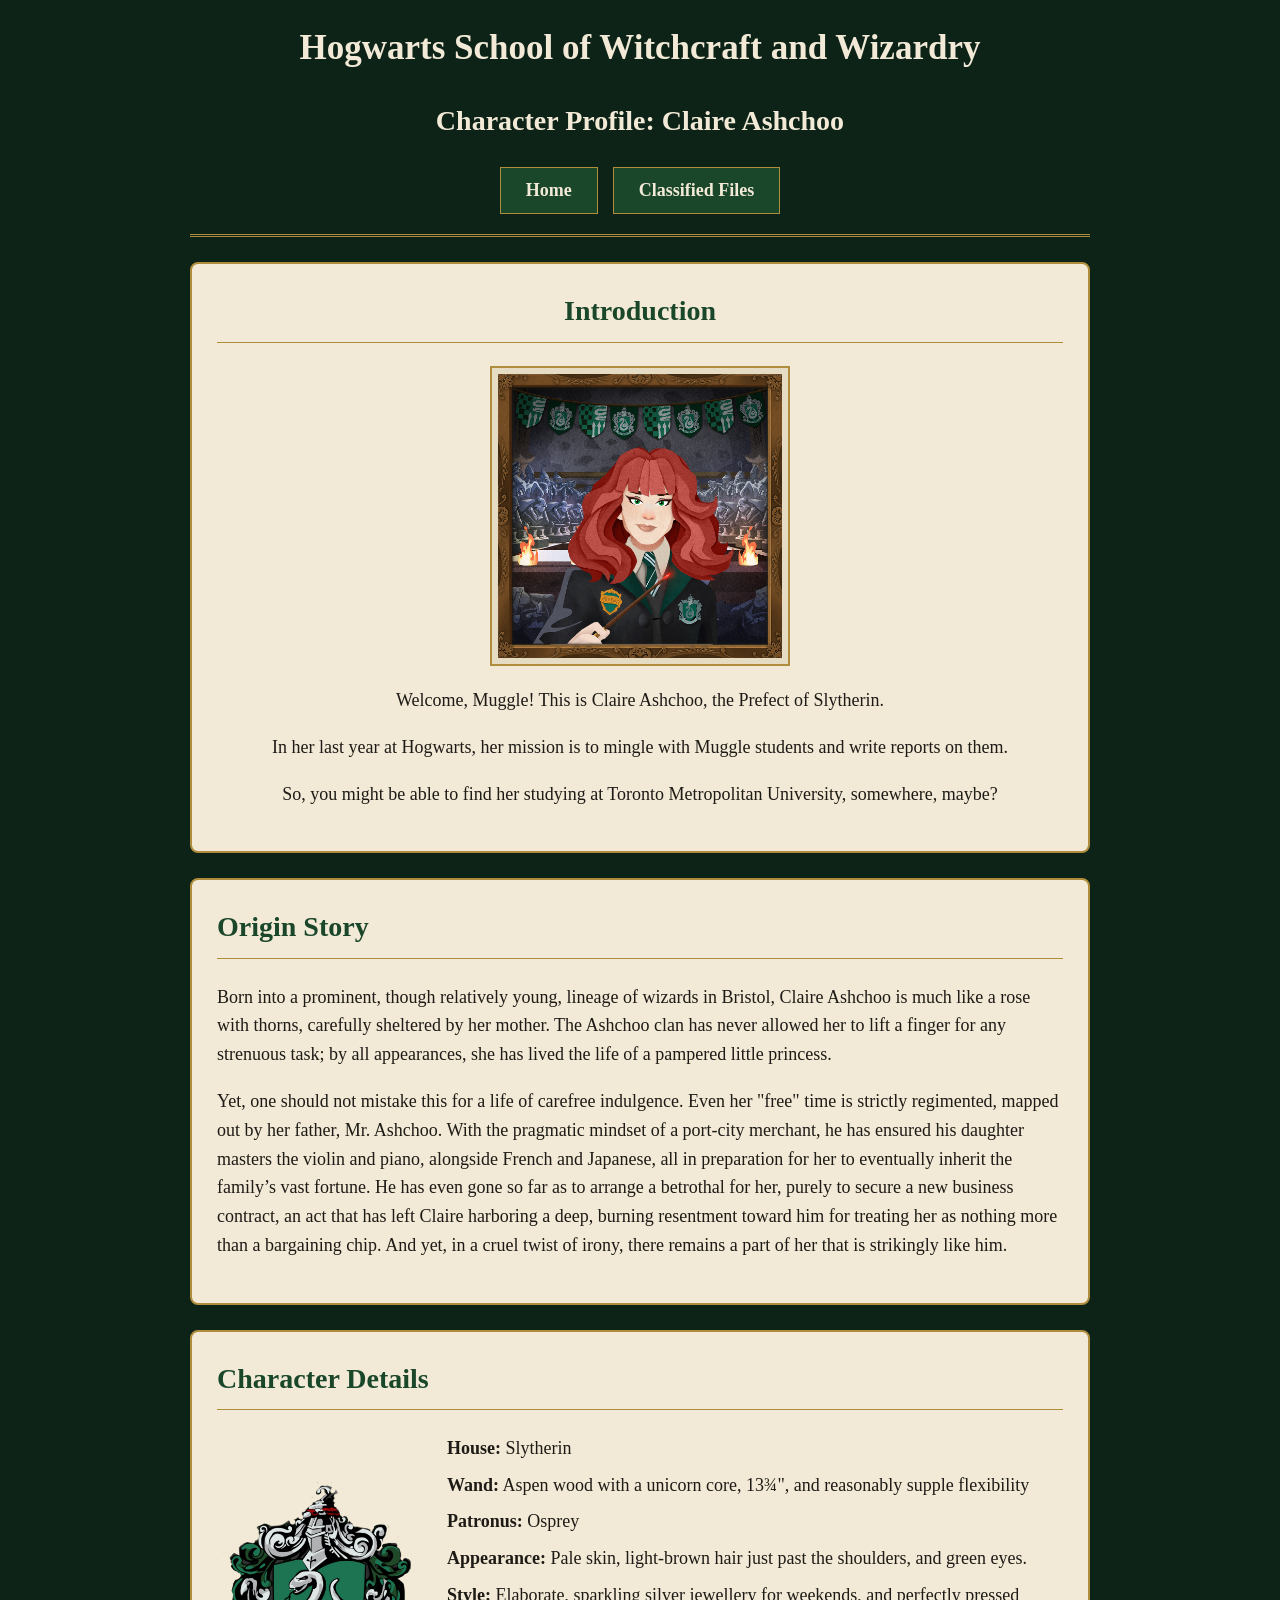
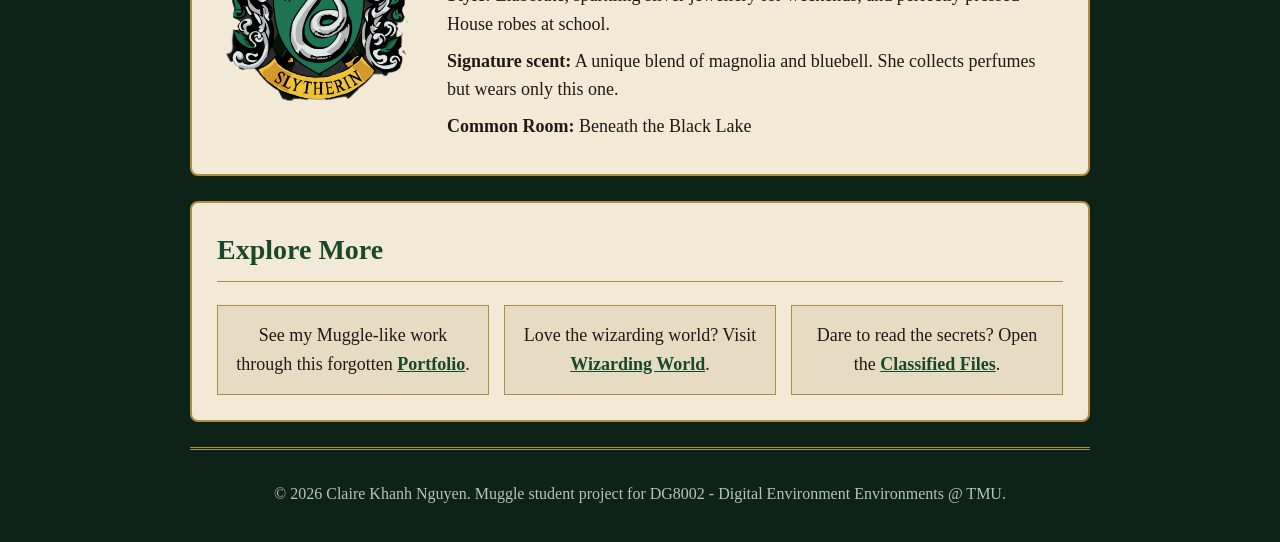
==== index.html @ 7fb37aa9 "Update design font" ====
<!DOCTYPE html>
<html lang="en">
<head>
  <meta charset="UTF-8">
  <meta name="viewport" content="width=device-width, initial-scale=1.0">
  <title>Wizarding World - Hogwarts Characters</title>
  <link rel="stylesheet" href="style.css">
</head>

<body>
  <header id="site-header">
    <h1>Hogwarts School of Witchcraft and Wizardry</h1>
    <h2>Character Profile: Claire Ashchoo</h2>

    <nav class="main-nav">
      <a class="nav-link" href="index.html">Home</a>
      <a class="nav-link" href="classified.html">Classified Files</a>
    </nav>
  </header>

  <main>

    <section class="panel character introduction">
      <h2 class="section-title">Introduction</h2>
      <img id="portrait" class="portrait-frame" src="wizarding-world-portrait.png" alt="Portrait of Claire" width="300">
      <p>Welcome, Muggle! This is Claire Ashchoo, the Prefect of Slytherin.</p>
      <p>In her last year at Hogwarts, her mission is to mingle with Muggle students and write reports on them.</p>
      <p>So, you might be able to find her studying at Toronto Metropolitan University, somewhere, maybe?</p>
    </section>

    <section class="panel character origin">
      <h2 class="section-title">Origin Story</h2>
      <p>Born into a prominent, though relatively young, lineage of wizards in Bristol, Claire Ashchoo is much like a rose with thorns, carefully sheltered by her mother. The Ashchoo clan has never allowed her to lift a finger for any strenuous task; by all appearances, she has lived the life of a pampered little princess.</p>
      <p>Yet, one should not mistake this for a life of carefree indulgence. Even her "free" time is strictly regimented, mapped out by her father, Mr. Ashchoo. With the pragmatic mindset of a port-city merchant, he has ensured his daughter masters the violin and piano, alongside French and Japanese, all in preparation for her to eventually inherit the family’s vast fortune. He has even gone so far as to arrange a betrothal for her, purely to secure a new business contract, an act that has left Claire harboring a deep, burning resentment toward him for treating her as nothing more than a bargaining chip. And yet, in a cruel twist of irony, there remains a part of her that is strikingly like him.</p>
    </section>

    <section class="panel character detail">
      <h2 class="section-title">Character Details</h2>
      <div class="detail-layout">
        <img class="portrait-frame crest" src="Sly_crest.png" alt="Slytherin house crest with a silver serpent" width="200">
        <ul class="detail-list">
          <li><strong>House:</strong> Slytherin</li>
          <li><strong>Wand:</strong> Aspen wood with a unicorn core, 13¾", and reasonably supple flexibility</li>
          <li><strong>Patronus:</strong> Osprey</li>
          <li><strong>Appearance:</strong> Pale skin, light-brown hair just past the shoulders, and green eyes.</li>
          <li><strong>Style:</strong> Elaborate, sparkling silver jewellery for weekends, and perfectly pressed House robes at school.</li>
          <li><strong>Signature scent:</strong> A unique blend of magnolia and bluebell. She collects perfumes but wears only this one.</li>
          <li><strong>Common Room:</strong> Beneath the Black Lake</li>
        </ul>
      </div>
    </section>

    <section class="panel">
      <h2 class="section-title">Explore More</h2>
      <div class="explore-links">
        <p class="link-card">See my Muggle-like work through this forgotten <a href="https://claire-khanhnguyen.my.canva.site/portfolio">Portfolio</a>.</p>
        <p class="link-card">Love the wizarding world? Visit <a href="https://www.harrypotter.com/profile/3234b32e-dad0-45b8-a37e-dfd6948490ff">Wizarding World</a>.</p>
        <p class="link-card">Dare to read the secrets? Open the <a href="classified.html">Classified Files</a>.</p>
      </div>
    </section>
  </main>

  <footer>
    <p>© 2026 Claire Khanh Nguyen. Muggle student project for DG8002 - Digital Environment Environments @ TMU.</p>
  </footer>

  <script src="script.js">
  </script>

</body>
</html>
---- style.css ----
* {
  box-sizing: border-box;
}

body {
  margin: 0;
  padding: 20px;
  font-family: Georgia, "Times New Roman", serif;
  font-size: 18px;
  line-height: 1.6;
  color: #f2ead7;
  background-color: #0d2318;
}

h1,
h2 {
  font-family: Georgia, "Times New Roman", serif;
  color: #f2ead7;
}

h1 {
  font-size: 35px;
  margin: 0 0 10px 0;
}

h2 {
  font-size: 28px;
}

li {
  margin-bottom: 8px;
}

img {
  max-width: 100%;
  height: auto;
}

a {
  color: #1a472a;
  font-weight: bold;
  text-decoration: underline;
}

a:visited {
  color: #4a5a3c;
}

a:hover {
  color: #8a6a1f;
}

a:active {
  color: #b08d3c;
}

a:focus-visible {
  outline: 2px solid #b08d3c;
}

#site-header {
  max-width: 900px;
  margin: 0 auto;
  padding-bottom: 20px;
  text-align: center;
  border-bottom: 3px double #b08d3c;
}

#portrait {
  width: 300px;
}

.main-nav {
  display: flex;
  justify-content: center;
  gap: 15px;
}

.nav-link {
  padding: 8px 25px;
  color: #f2ead7;
  text-decoration: none;
  background-color: #1a472a;
  border: 1px solid #b08d3c;
}

.nav-link:visited {
  color: #f2ead7;
}

.nav-link:hover {
  color: #1e1b16;
  background-color: #b08d3c;
}

main {
  max-width: 900px;
  margin: 25px auto;
}

.panel {
  margin-bottom: 25px;
  padding: 25px;
  color: #1e1b16;
  background-color: #f2ead7;
  border: 2px solid #b08d3c;
  border-radius: 8px;
}

.section-title {
  margin-top: 0;
  padding-bottom: 8px;
  color: #1a472a;
  border-bottom: 1px solid #b08d3c;
}

.portrait-frame {
  display: block;
  margin: 0 auto 20px auto;
  padding: 6px;
  background-color: #e6dcc3;
  border: 2px solid #b08d3c;
}

blockquote {
  margin: 15px 0 0 0;
  padding: 5px 20px;
  background-color: #e6dcc3;
  border-left: 4px solid #b08d3c;
}

.introduction {
  text-align: center;
}

.detail-layout {
  display: flex;
  align-items: center;
  gap: 30px;
}

.crest {
  width: 200px;
  margin: 0;
  background-color: #f2ead7;
  border: none;
}

.detail-list {
  margin: 0;
  padding: 0;
  list-style: none;
}

.explore-links {
  display: flex;
  gap: 15px;
}

.link-card {
  width: 33%;
  margin: 0;
  padding: 15px;
  text-align: center;
  background-color: #e6dcc3;
  border: 1px solid #b08d3c;
}

.back-link {
  text-align: center;
}

footer {
  max-width: 900px;
  margin: 0 auto;
  padding-top: 15px;
  font-size: 16px;
  text-align: center;
  color: #b9c2bd;
  border-top: 3px double #b08d3c;
}

@media (max-width: 700px) {
  body {
    padding: 10px;
    font-size: 16px;
  }

  h1 {
    font-size: 28px;
  }

  h2 {
    font-size: 24px;
  }

  .main-nav {
    flex-direction: column;
    align-items: center;
  }

  .panel {
    padding: 15px;
  }

  .detail-layout {
    flex-direction: column;
  }

  .crest {
    width: 150px;
  }

  .explore-links {
    flex-direction: column;
  }

  .link-card {
    width: 100%;
  }
}
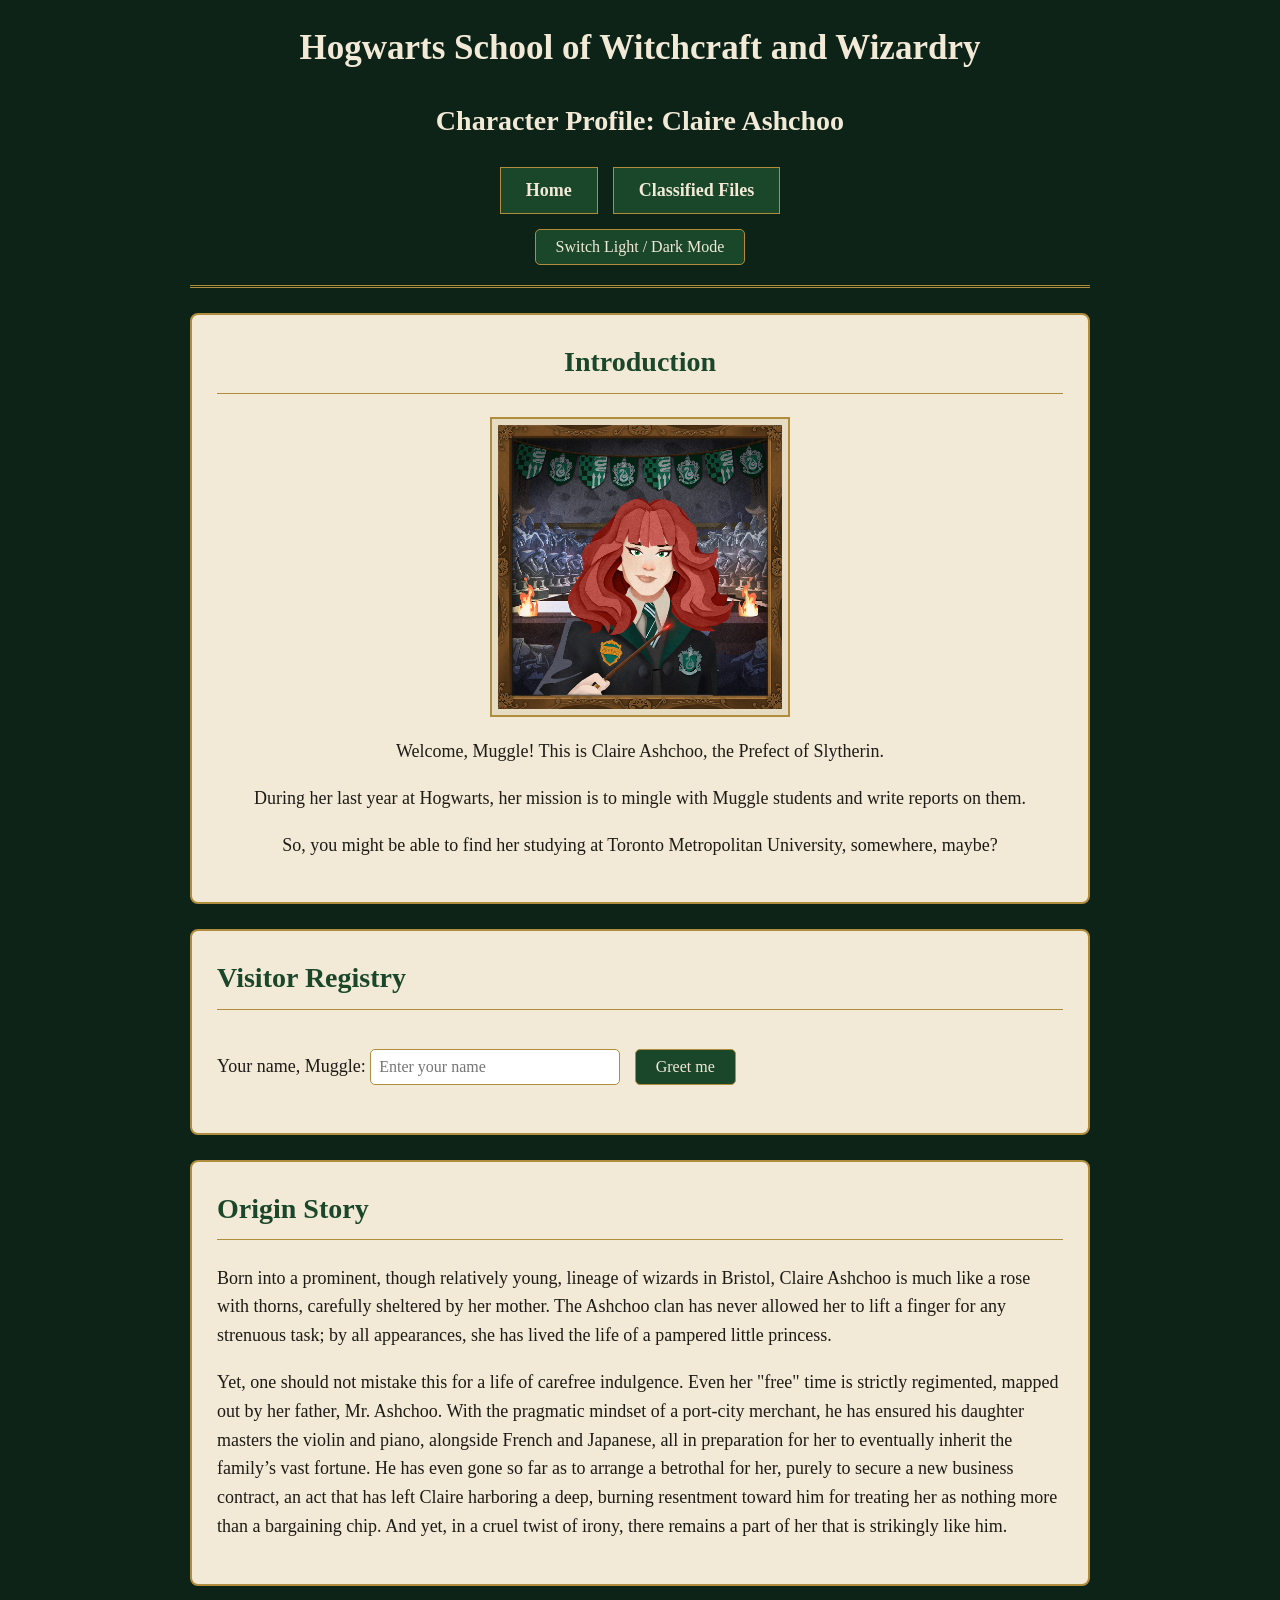
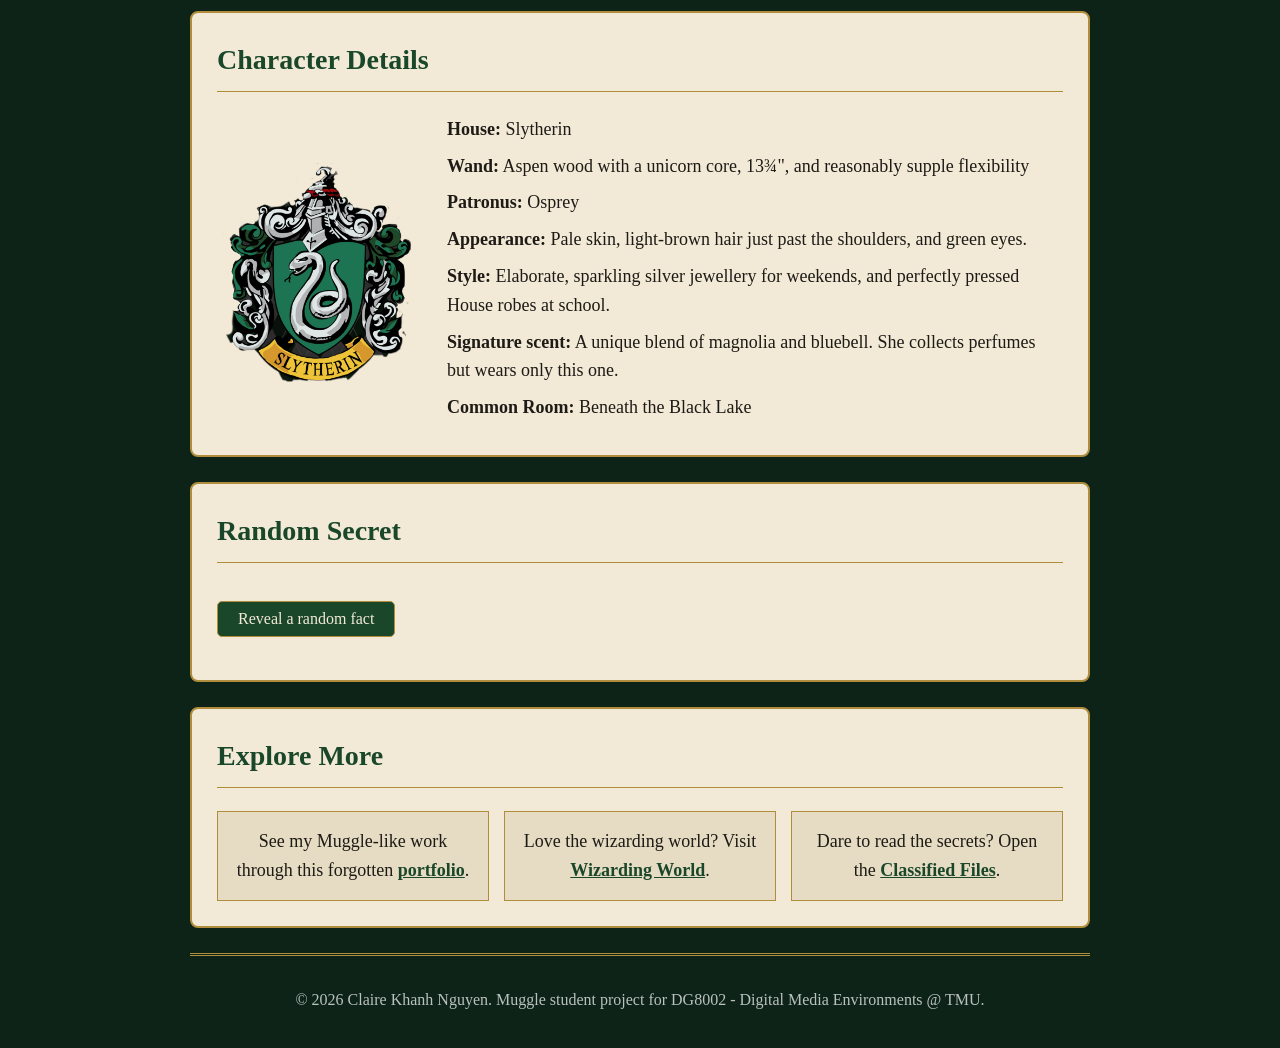
==== commit 41bbd0ca: "ACT8 - Test 1 Code first, no design edit" ====
--- a/index.html
+++ b/index.html
@@ -4,7 +4,9 @@
   <meta charset="UTF-8">
   <meta name="viewport" content="width=device-width, initial-scale=1.0">
   <title>Wizarding World - Hogwarts Characters</title>
+
   <link rel="stylesheet" href="style.css">
+  <script src="script.js" defer></script>
 </head>
 
 <body>
@@ -16,6 +18,7 @@
       <a class="nav-link" href="index.html">Home</a>
       <a class="nav-link" href="classified.html">Classified Files</a>
     </nav>
+    <button id="theme-button" class="action-button">Switch Light / Dark Mode</button>
   </header>
 
   <main>
@@ -24,8 +27,16 @@
       <h2 class="section-title">Introduction</h2>
       <img id="portrait" class="portrait-frame" src="wizarding-world-portrait.png" alt="Portrait of Claire" width="300">
       <p>Welcome, Muggle! This is Claire Ashchoo, the Prefect of Slytherin.</p>
-      <p>In her last year at Hogwarts, her mission is to mingle with Muggle students and write reports on them.</p>
+      <p>During her last year at Hogwarts, her mission is to mingle with Muggle students and write reports on them.</p>
       <p>So, you might be able to find her studying at Toronto Metropolitan University, somewhere, maybe?</p>
+    </section>
+
+    <section class="panel" id="greeting-section">
+      <h2 class="section-title">Visitor Registry</h2>
+      <label for="name-input">Your name, Muggle:</label>
+      <input type="text" id="name-input" placeholder="Enter your name">
+      <button id="greet-button" class="action-button">Greet me</button>
+      <p id="greeting-message"></p>
     </section>
 
     <section class="panel character origin">
@@ -50,10 +61,16 @@
       </div>
     </section>
 
+    <section class="panel" id="fact-section">
+      <h2 class="section-title">Random Secret</h2>
+      <button id="fact-button" class="action-button">Reveal a random fact</button>
+      <p id="fact-display"></p>
+    </section>
+
     <section class="panel">
       <h2 class="section-title">Explore More</h2>
       <div class="explore-links">
-        <p class="link-card">See my Muggle-like work through this forgotten <a href="https://claire-khanhnguyen.my.canva.site/portfolio">Portfolio</a>.</p>
+        <p class="link-card">See my Muggle-like work through this forgotten <a href="https://claire-khanhnguyen.my.canva.site/portfolio">portfolio</a>.</p>
         <p class="link-card">Love the wizarding world? Visit <a href="https://www.harrypotter.com/profile/3234b32e-dad0-45b8-a37e-dfd6948490ff">Wizarding World</a>.</p>
         <p class="link-card">Dare to read the secrets? Open the <a href="classified.html">Classified Files</a>.</p>
       </div>
@@ -61,11 +78,8 @@
   </main>
 
   <footer>
-    <p>© 2026 Claire Khanh Nguyen. Muggle student project for DG8002 - Digital Environment Environments @ TMU.</p>
+    <p>© 2026 Claire Khanh Nguyen. Muggle student project for DG8002 - Digital Media Environments @ TMU.</p>
   </footer>
-
-  <script src="script.js">
-  </script>
 
 </body>
 </html>
--- a/style.css
+++ b/style.css
@@ -218,4 +218,57 @@
   .link-card {
     width: 100%;
   }
+}
+
+.action-button {
+  margin-top: 15px;
+  padding: 8px 20px;
+  font-family: Georgia, "Times New Roman", serif;
+  font-size: 16px;
+  color: #f2ead7;
+  background-color: #1a472a;
+  border: 1px solid #b08d3c;
+  border-radius: 5px;
+  cursor: pointer;
+}
+ 
+.action-button:hover {
+  color: #1e1b16;
+  background-color: #b08d3c;
+}
+ 
+input {
+  width: 250px;
+  max-width: 100%;
+  margin: 5px 10px 5px 0;
+  padding: 8px;
+  font-family: Georgia, "Times New Roman", serif;
+  font-size: 16px;
+  border: 1px solid #b08d3c;
+  border-radius: 5px;
+}
+
+#greeting-message,
+#fact-display {
+  margin-bottom: 0;
+  font-weight: bold;
+  color: #1a472a;
+}
+ 
+.light-mode {
+  color: #1e1b16;
+  background-color: #dfe8dc;
+}
+ 
+.light-mode h1,
+.light-mode h2 {
+  color: #1a472a;
+}
+ 
+.light-mode .panel {
+  background-color: #fbf8ef;
+}
+ 
+.light-mode footer {
+  color: #3d4a3f;
 }
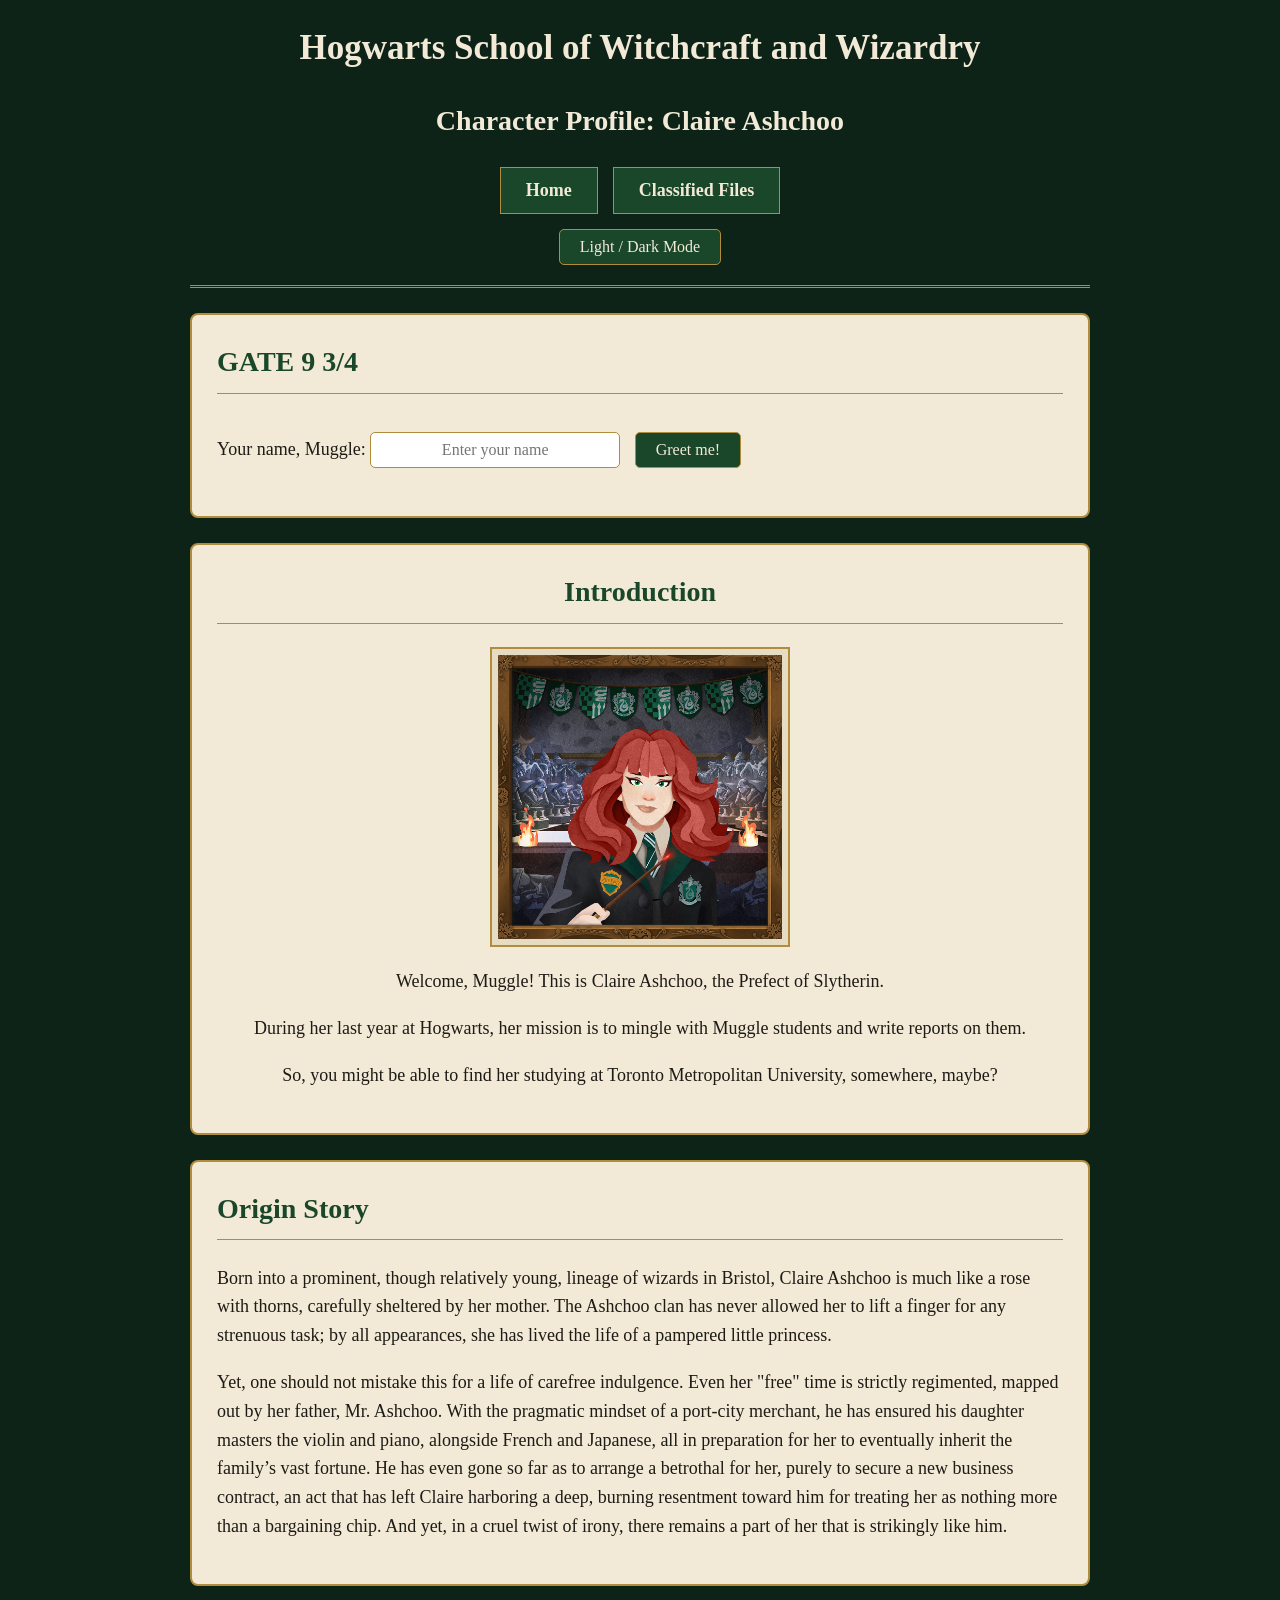
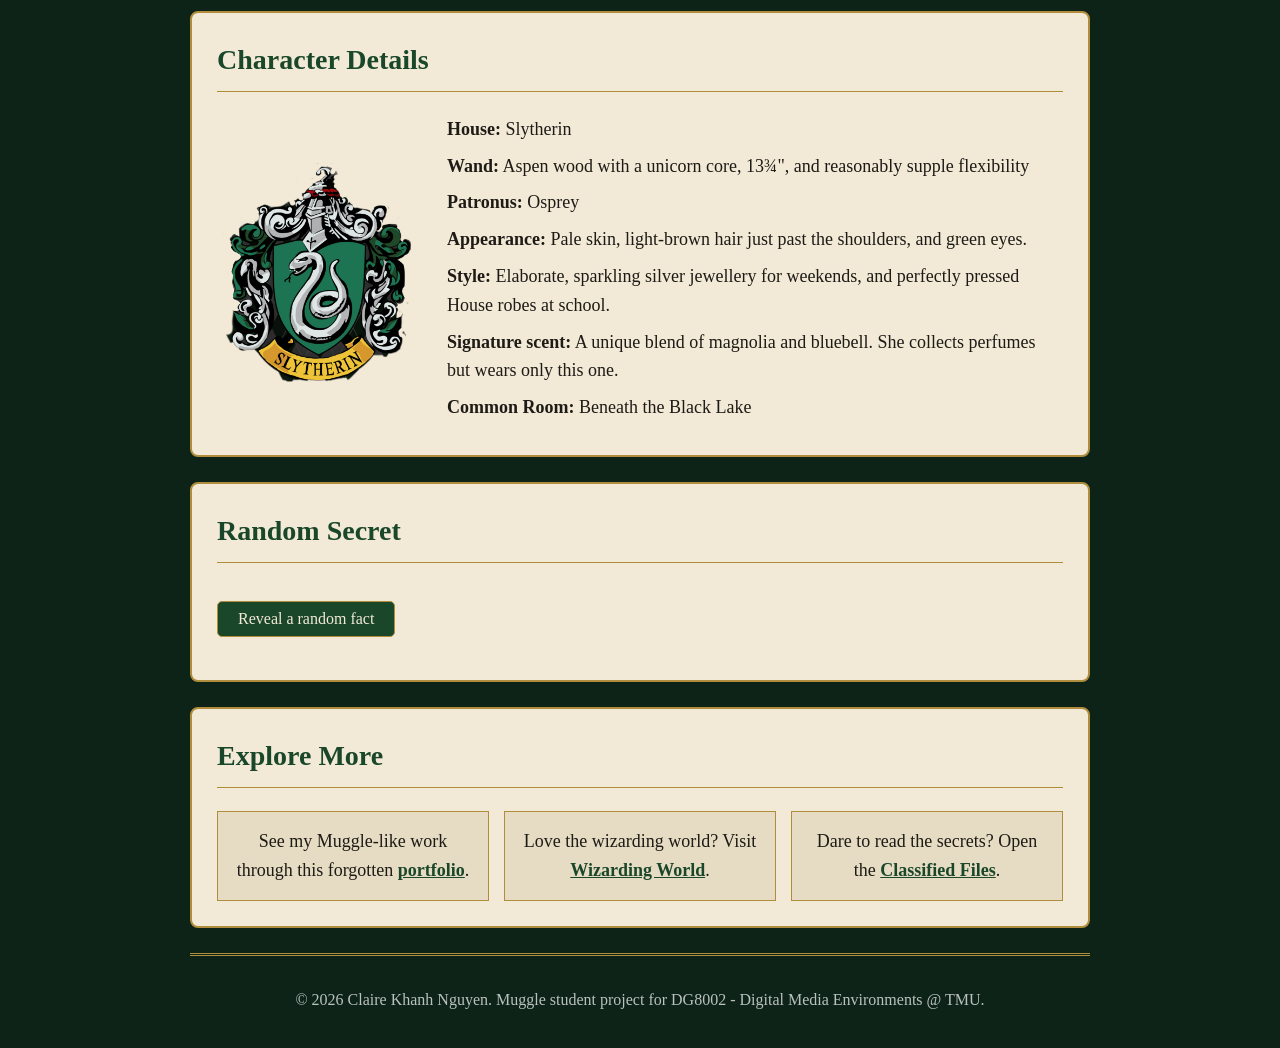
==== commit 62d67637: "ACT8 - Change section" ====
--- a/index.html
+++ b/index.html
@@ -18,10 +18,18 @@
       <a class="nav-link" href="index.html">Home</a>
       <a class="nav-link" href="classified.html">Classified Files</a>
     </nav>
-    <button id="theme-button" class="action-button">Switch Light / Dark Mode</button>
+    <button id="theme-button" class="action-button"> Light / Dark Mode</button>
   </header>
 
   <main>
+
+    <section class="panel" id="greeting-section">
+      <h2 class="section-title">GATE 9 3/4</h2>
+      <label for="name-input">Your name, Muggle:</label>
+      <input type="text" id="name-input" placeholder="Enter your name">
+      <button id="greet-button" class="action-button">Greet me!</button>
+      <p id="greeting-message"></p>
+    </section>
 
     <section class="panel character introduction">
       <h2 class="section-title">Introduction</h2>
@@ -29,14 +37,6 @@
       <p>Welcome, Muggle! This is Claire Ashchoo, the Prefect of Slytherin.</p>
       <p>During her last year at Hogwarts, her mission is to mingle with Muggle students and write reports on them.</p>
       <p>So, you might be able to find her studying at Toronto Metropolitan University, somewhere, maybe?</p>
-    </section>
-
-    <section class="panel" id="greeting-section">
-      <h2 class="section-title">Visitor Registry</h2>
-      <label for="name-input">Your name, Muggle:</label>
-      <input type="text" id="name-input" placeholder="Enter your name">
-      <button id="greet-button" class="action-button">Greet me</button>
-      <p id="greeting-message"></p>
     </section>
 
     <section class="panel character origin">
--- a/style.css
+++ b/style.css
@@ -246,12 +246,14 @@
   font-size: 16px;
   border: 1px solid #b08d3c;
   border-radius: 5px;
+  text-align: center;
 }
 
 #greeting-message,
 #fact-display {
   margin-bottom: 0;
-  font-weight: bold;
+  font-weight: italic;
+  text-align: center;
   color: #1a472a;
 }
  
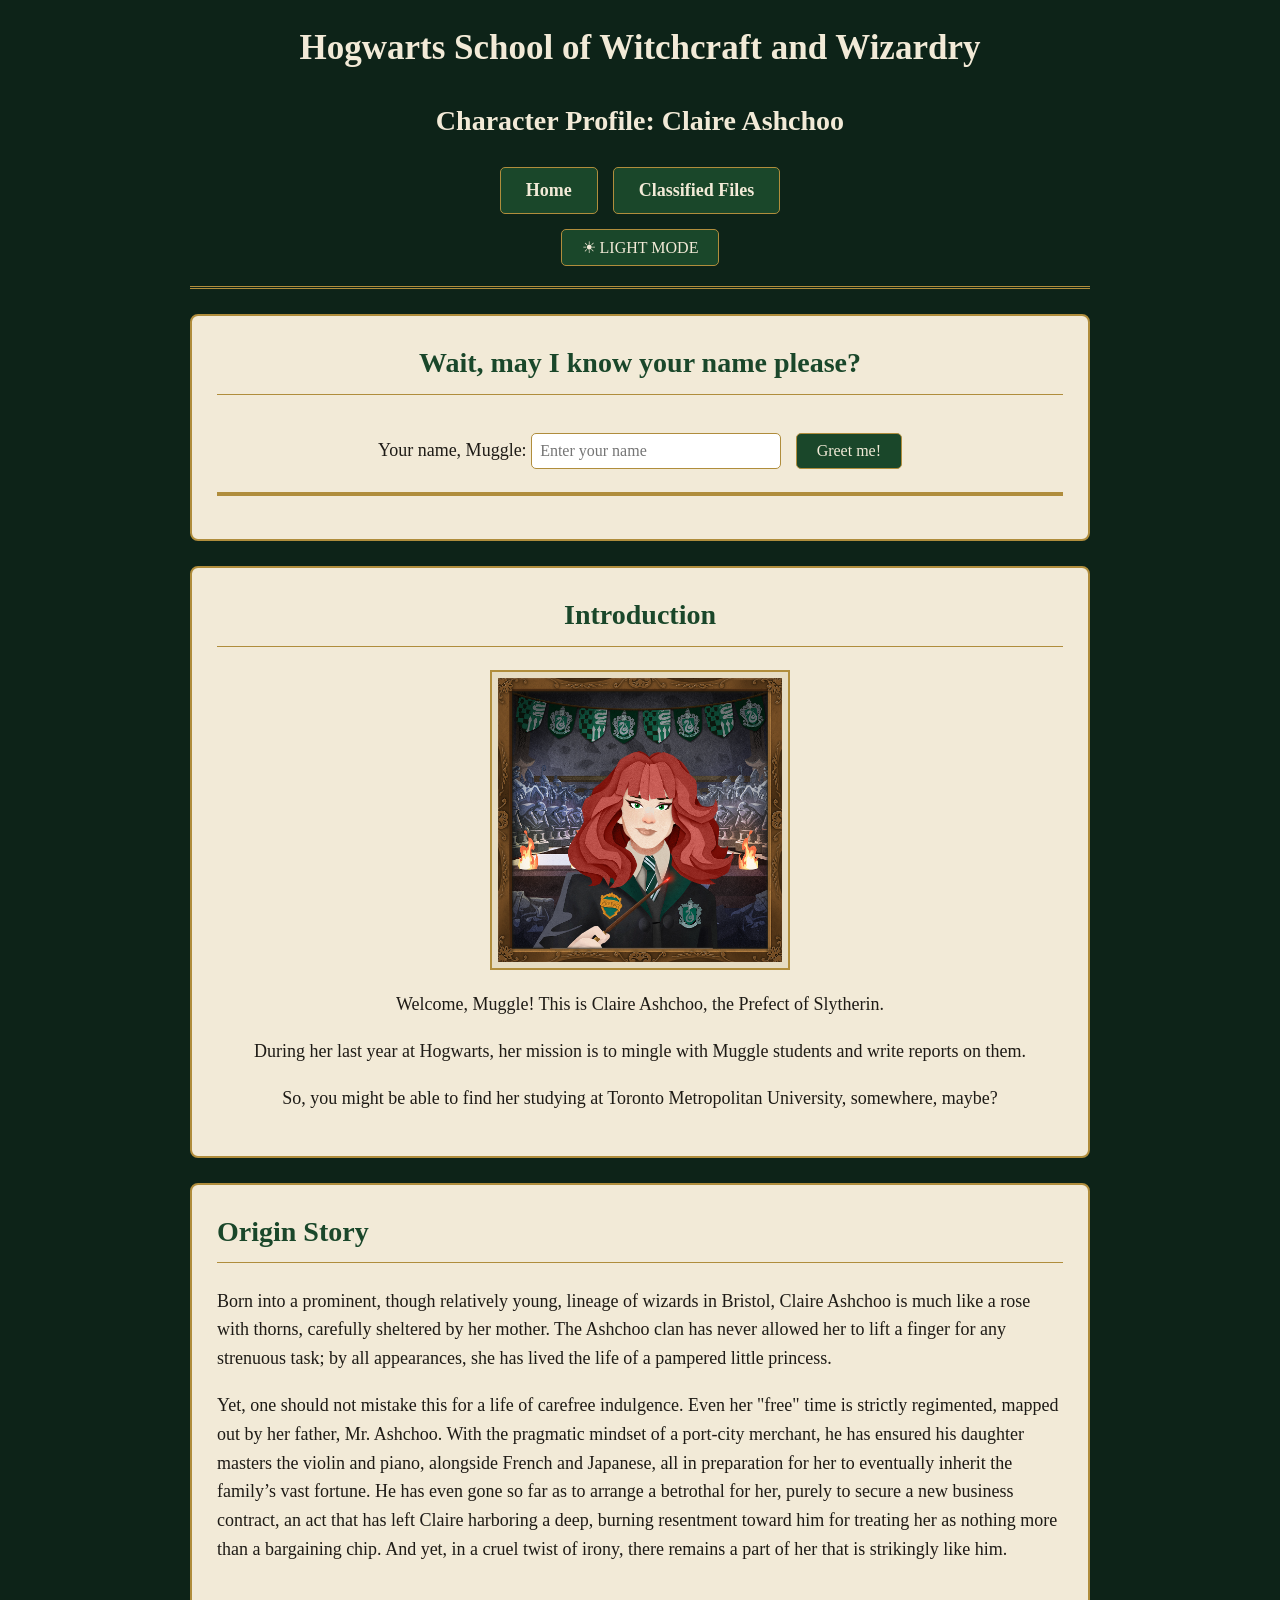
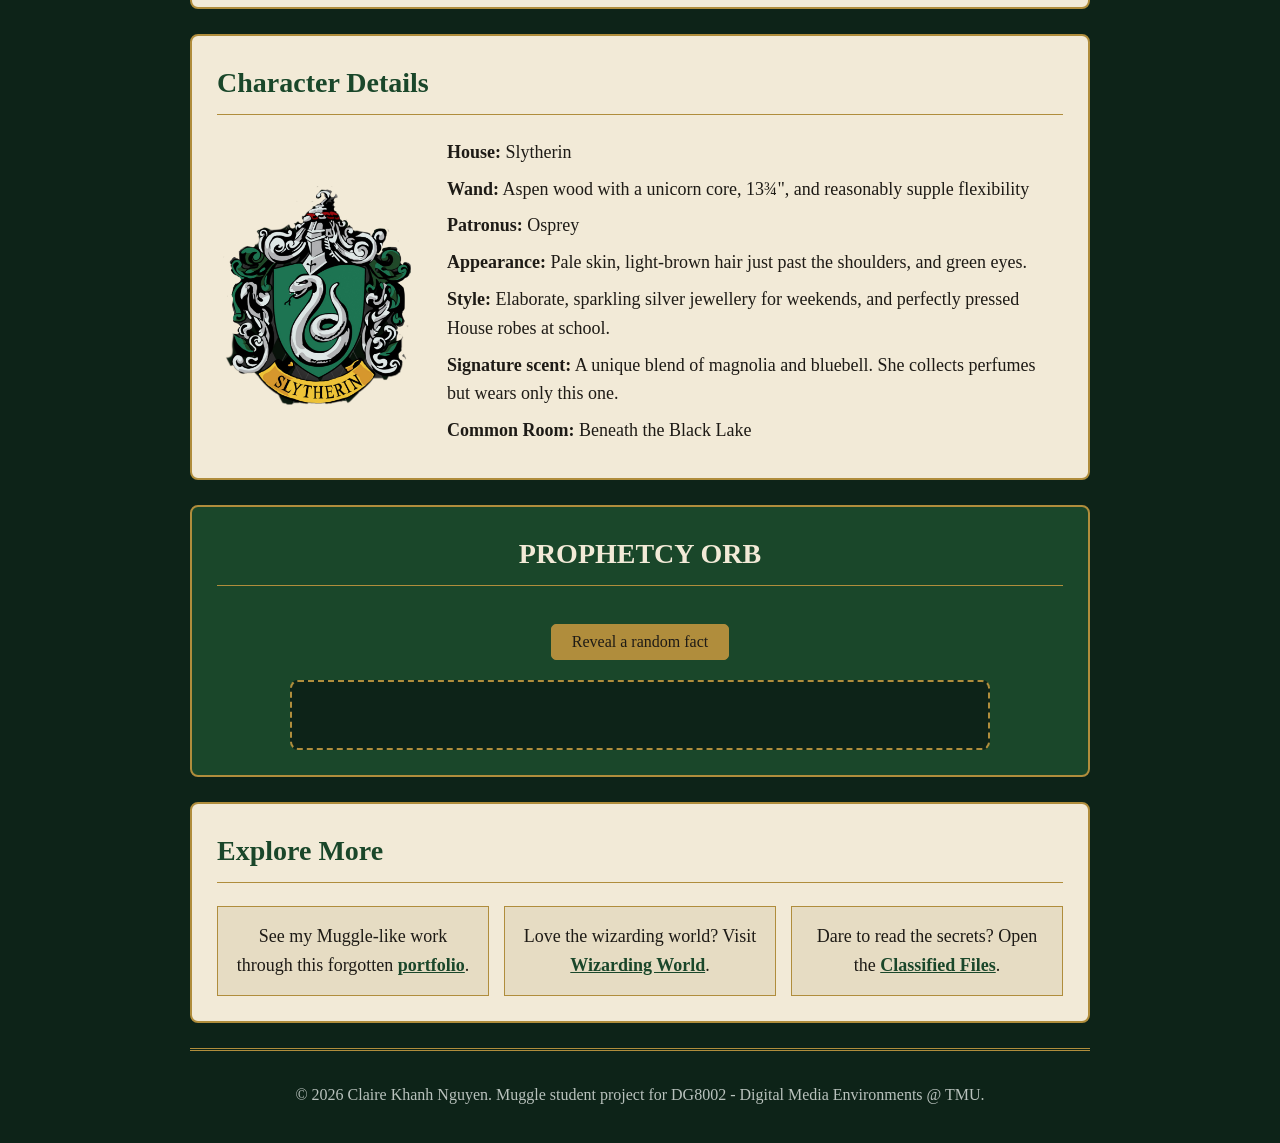
==== commit 63851939: "ACT8 - Final" ====
--- a/index.html
+++ b/index.html
@@ -18,13 +18,13 @@
       <a class="nav-link" href="index.html">Home</a>
       <a class="nav-link" href="classified.html">Classified Files</a>
     </nav>
-    <button id="theme-button" class="action-button"> Light / Dark Mode</button>
+    <button id="theme-button" class="action-button"> ☀︎ LIGHT MODE </button>
   </header>
 
   <main>
 
     <section class="panel" id="greeting-section">
-      <h2 class="section-title">GATE 9 3/4</h2>
+      <h2 class="section-title">Wait, may I know your name please?</h2>
       <label for="name-input">Your name, Muggle:</label>
       <input type="text" id="name-input" placeholder="Enter your name">
       <button id="greet-button" class="action-button">Greet me!</button>
@@ -62,7 +62,7 @@
     </section>
 
     <section class="panel" id="fact-section">
-      <h2 class="section-title">Random Secret</h2>
+      <h2 class="section-title">PROPHETCY ORB</h2>
       <button id="fact-button" class="action-button">Reveal a random fact</button>
       <p id="fact-display"></p>
     </section>
--- a/style.css
+++ b/style.css
@@ -82,6 +82,7 @@
   text-decoration: none;
   background-color: #1a472a;
   border: 1px solid #b08d3c;
+  border-radius: 5px;
 }
 
 .nav-link:visited {
@@ -178,6 +179,10 @@
   text-align: center;
   color: #b9c2bd;
   border-top: 3px double #b08d3c;
+}
+
+#greeting-section {
+  text-align: center;
 }
 
 @media (max-width: 700px) {
@@ -246,15 +251,39 @@
   font-size: 16px;
   border: 1px solid #b08d3c;
   border-radius: 5px;
-  text-align: center;
 }
 
 #greeting-message,
+#fact-section {
+  text-align: center;
+  color: #f2ead7;
+  background-color: #1a472a;
+  border: 2px solid #b08d3c;
+}
+
+#fact-section .section-title {
+  color: #f2ead7;
+}
+
+#fact-section .action-button {
+  color: #1e1b16;
+  background-color: #b08d3c;
+}
+
+#fact-section .action-button:hover {
+  background-color: #f2ead7;
+}
+
 #fact-display {
-  margin-bottom: 0;
-  font-weight: italic;
-  text-align: center;
-  color: #1a472a;
+  max-width: 700px;
+  min-height: 70px;
+  margin: 20px auto 0 auto;
+  padding: 15px;
+  font-style: italic;
+  color: #f2ead7;
+  background-color: #0d2318;
+  border: 2px dashed #b08d3c;
+  border-radius: 8px;
 }
  
 .light-mode {
@@ -270,6 +299,19 @@
 .light-mode .panel {
   background-color: #fbf8ef;
 }
+
+.light-mode .action-button,
+.light-mode .nav-link {
+  color: #1e1b16;
+  background-color: #b08d3c;
+  border: 1px solid #1a472a;
+}
+
+.light-mode .action-button:hover,
+.light-mode .nav-link:hover {
+  color: #f2ead7;
+  background-color: #1a472a;
+}
  
 .light-mode footer {
   color: #3d4a3f;
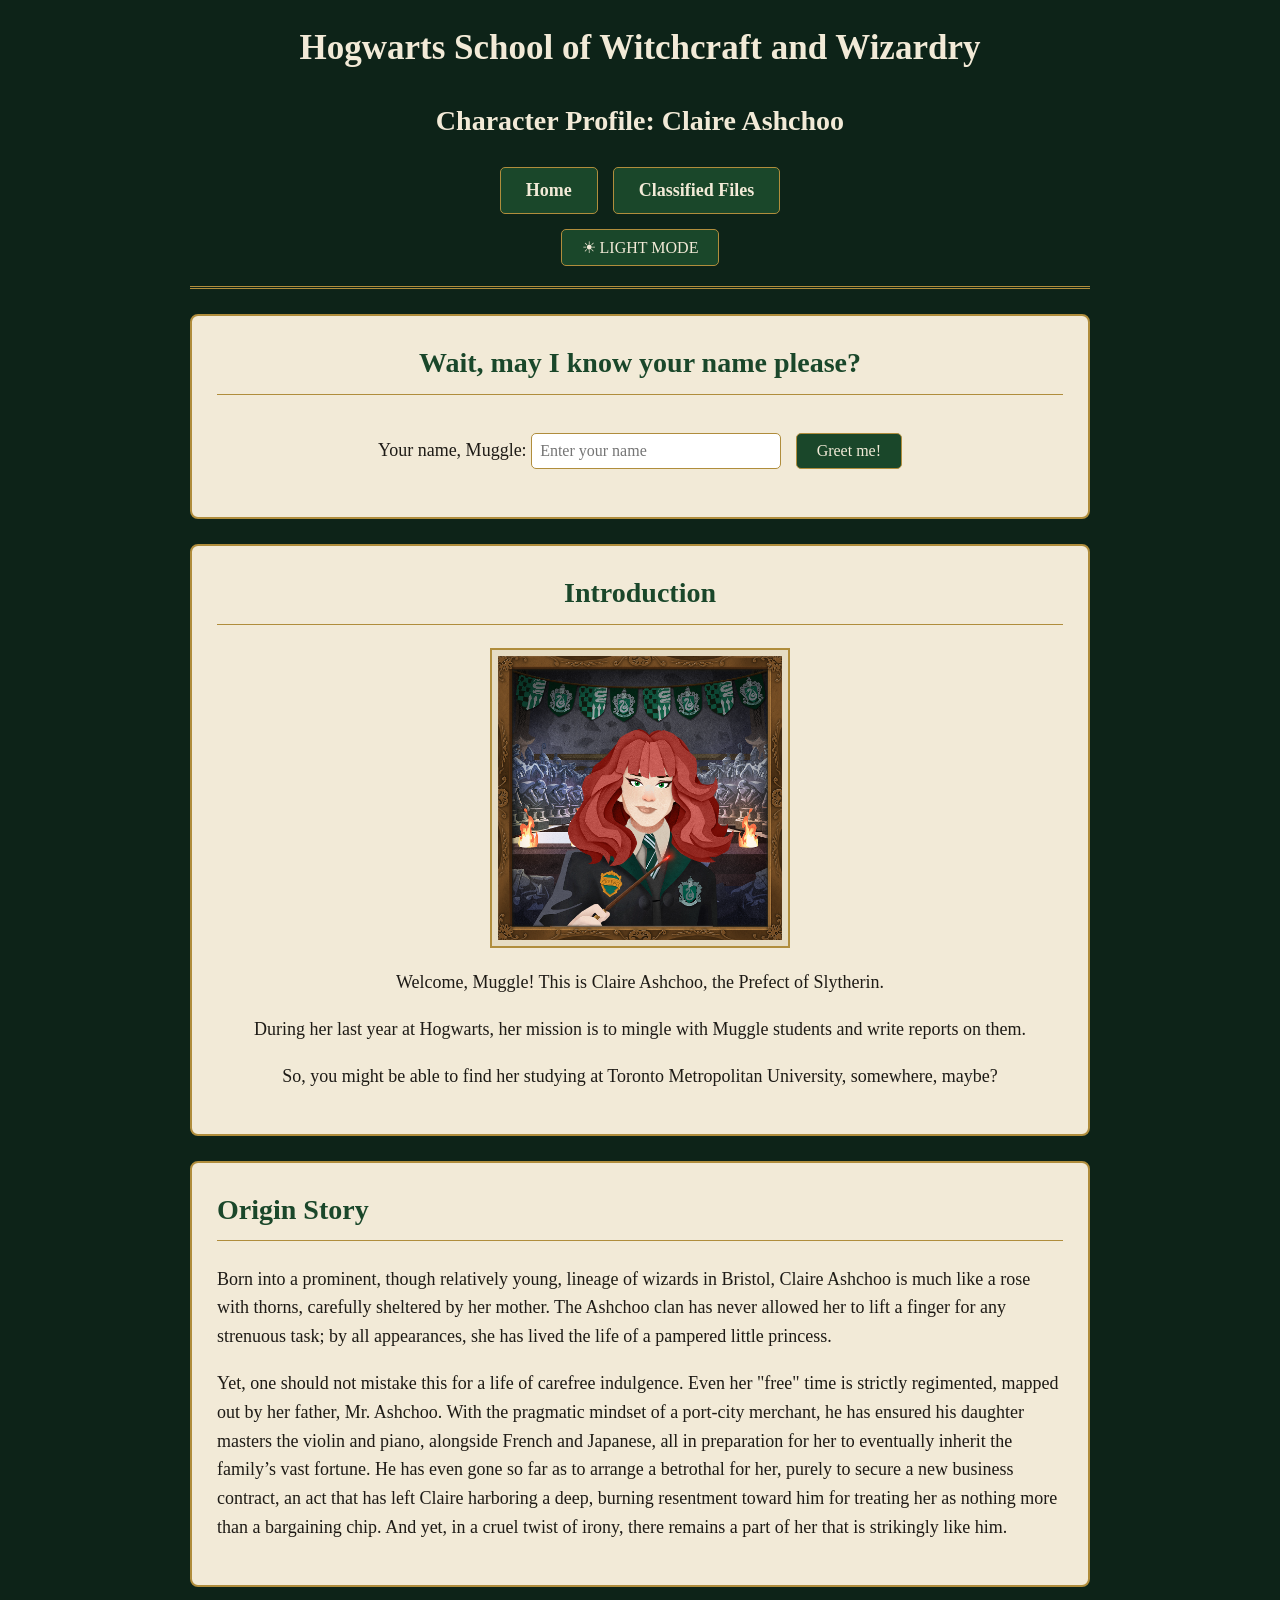
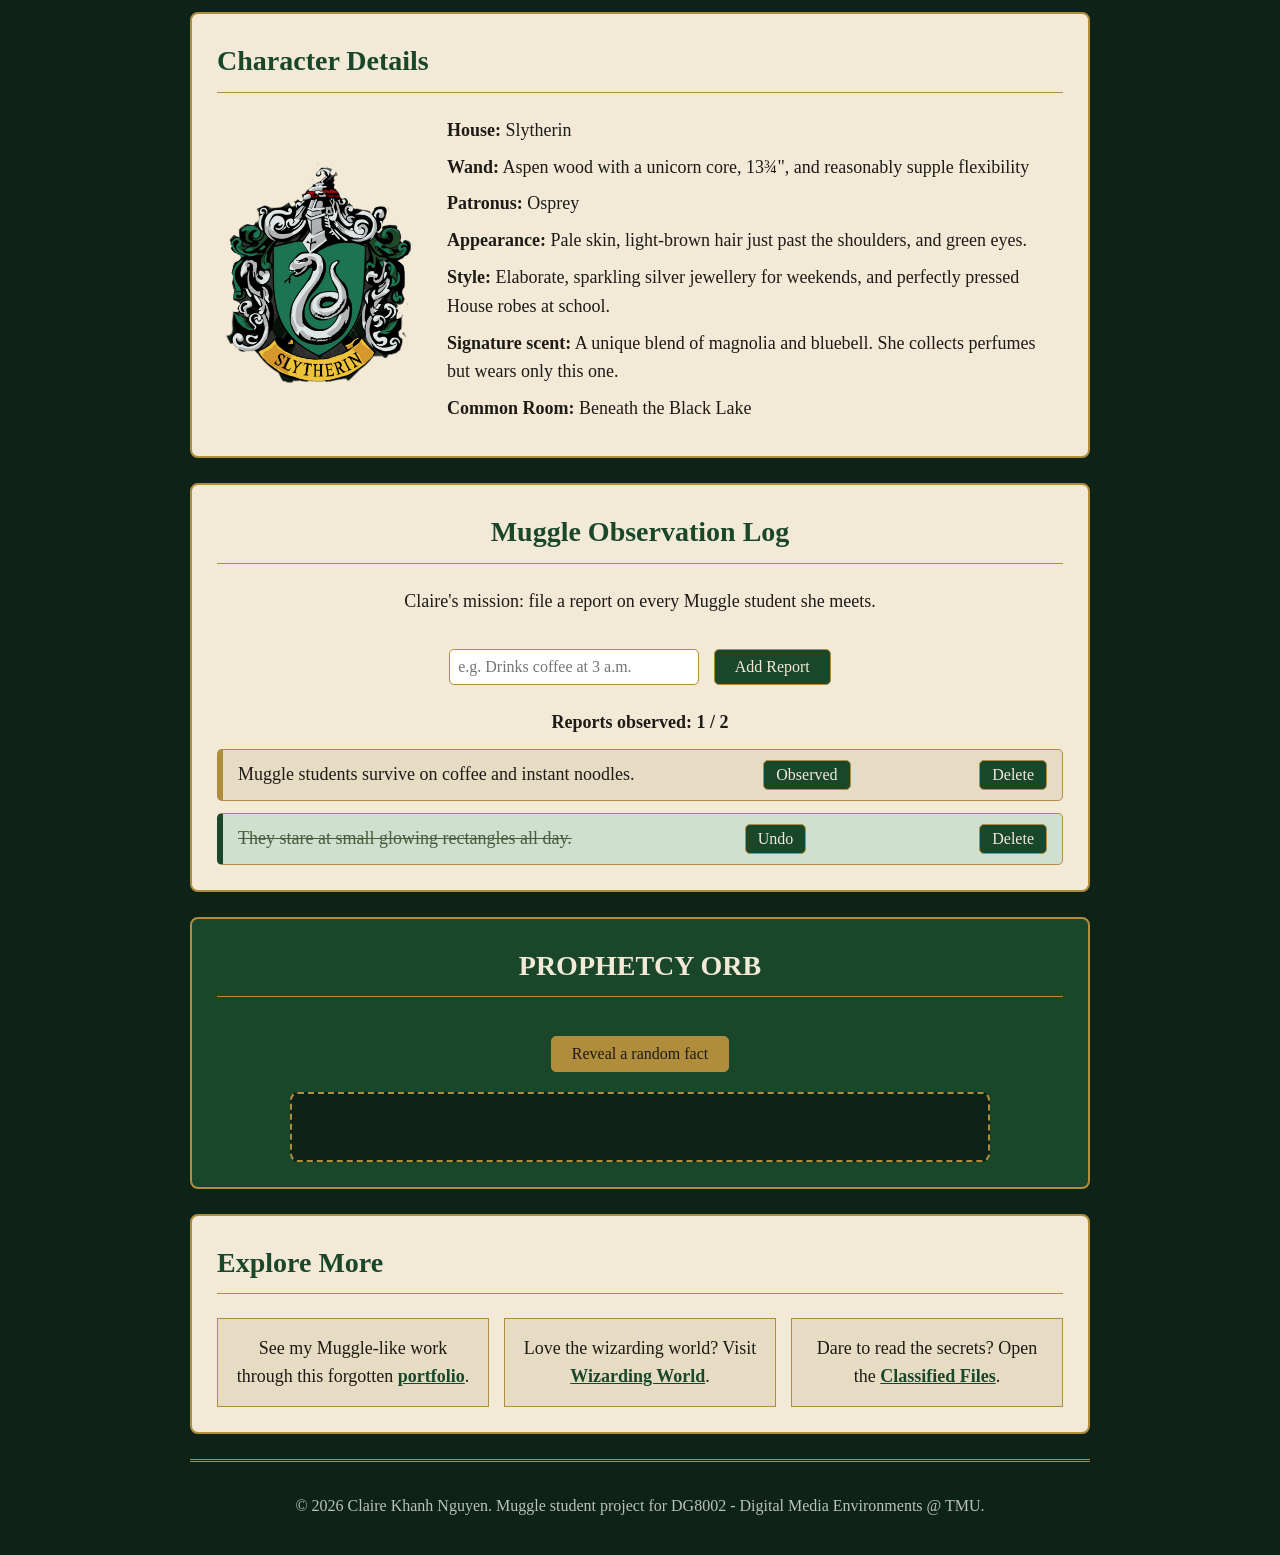
==== commit 324fb81c: "ACT 9" ====
--- a/index.html
+++ b/index.html
@@ -61,6 +61,16 @@
       </div>
     </section>
 
+        <section class="panel" id="log-section">
+      <h2 class="section-title">Muggle Observation Log</h2>
+      <p>Claire's mission: file a report on every Muggle student she meets.</p>
+      <input type="text" id="report-input" placeholder="e.g. Drinks coffee at 3 a.m.">
+      <button id="report-button" class="action-button">Add Report</button>
+      <p id="report-message"></p>
+      <p id="report-count"></p>
+      <div id="report-list"></div>
+    </section>
+
     <section class="panel" id="fact-section">
       <h2 class="section-title">PROPHETCY ORB</h2>
       <button id="fact-button" class="action-button">Reveal a random fact</button>
--- a/style.css
+++ b/style.css
@@ -253,7 +253,12 @@
   border-radius: 5px;
 }
 
-#greeting-message,
+#greeting-message {
+  margin-bottom: 0;
+  font-weight: bold;
+  color: #1a472a;
+}
+
 #fact-section {
   text-align: center;
   color: #f2ead7;
@@ -302,9 +307,9 @@
 
 .light-mode .action-button,
 .light-mode .nav-link {
-  color: #1e1b16;
-  background-color: #b08d3c;
-  border: 1px solid #1a472a;
+  color: #1a472a;
+  background-color: #f2ead7;
+  border: 1px solid #b08d3c;
 }
 
 .light-mode .action-button:hover,
@@ -315,4 +320,60 @@
  
 .light-mode footer {
   color: #3d4a3f;
+}
+
+#log-section {
+  text-align: center;
+}
+
+#report-message,
+#report-count {
+  margin-bottom: 0;
+  font-weight: bold;
+}
+
+.success-message {
+  color: #1a472a;
+}
+
+.error-message {
+  color: #9b1c1c;
+}
+
+.input-focus {
+  background-color: #fff8d6;
+}
+
+.report-card {
+  display: flex;
+  flex-wrap: wrap;
+  justify-content: space-between;
+  align-items: center;
+  gap: 10px;
+  margin-top: 12px;
+  padding: 10px 15px;
+  text-align: left;
+  background-color: #e6dcc3;
+  border: 1px solid #b08d3c;
+  border-left: 6px solid #b08d3c;
+  border-radius: 5px;
+}
+
+.report-card p {
+  margin: 0;
+}
+
+.report-card .action-button {
+  margin-top: 0;
+  padding: 5px 12px;
+}
+
+.report-card.completed {
+  background-color: #cfe0cf;
+  border-left-color: #1a472a;
+}
+
+.report-card.completed p {
+  text-decoration: line-through;
+  color: #4a5a3c;
 }
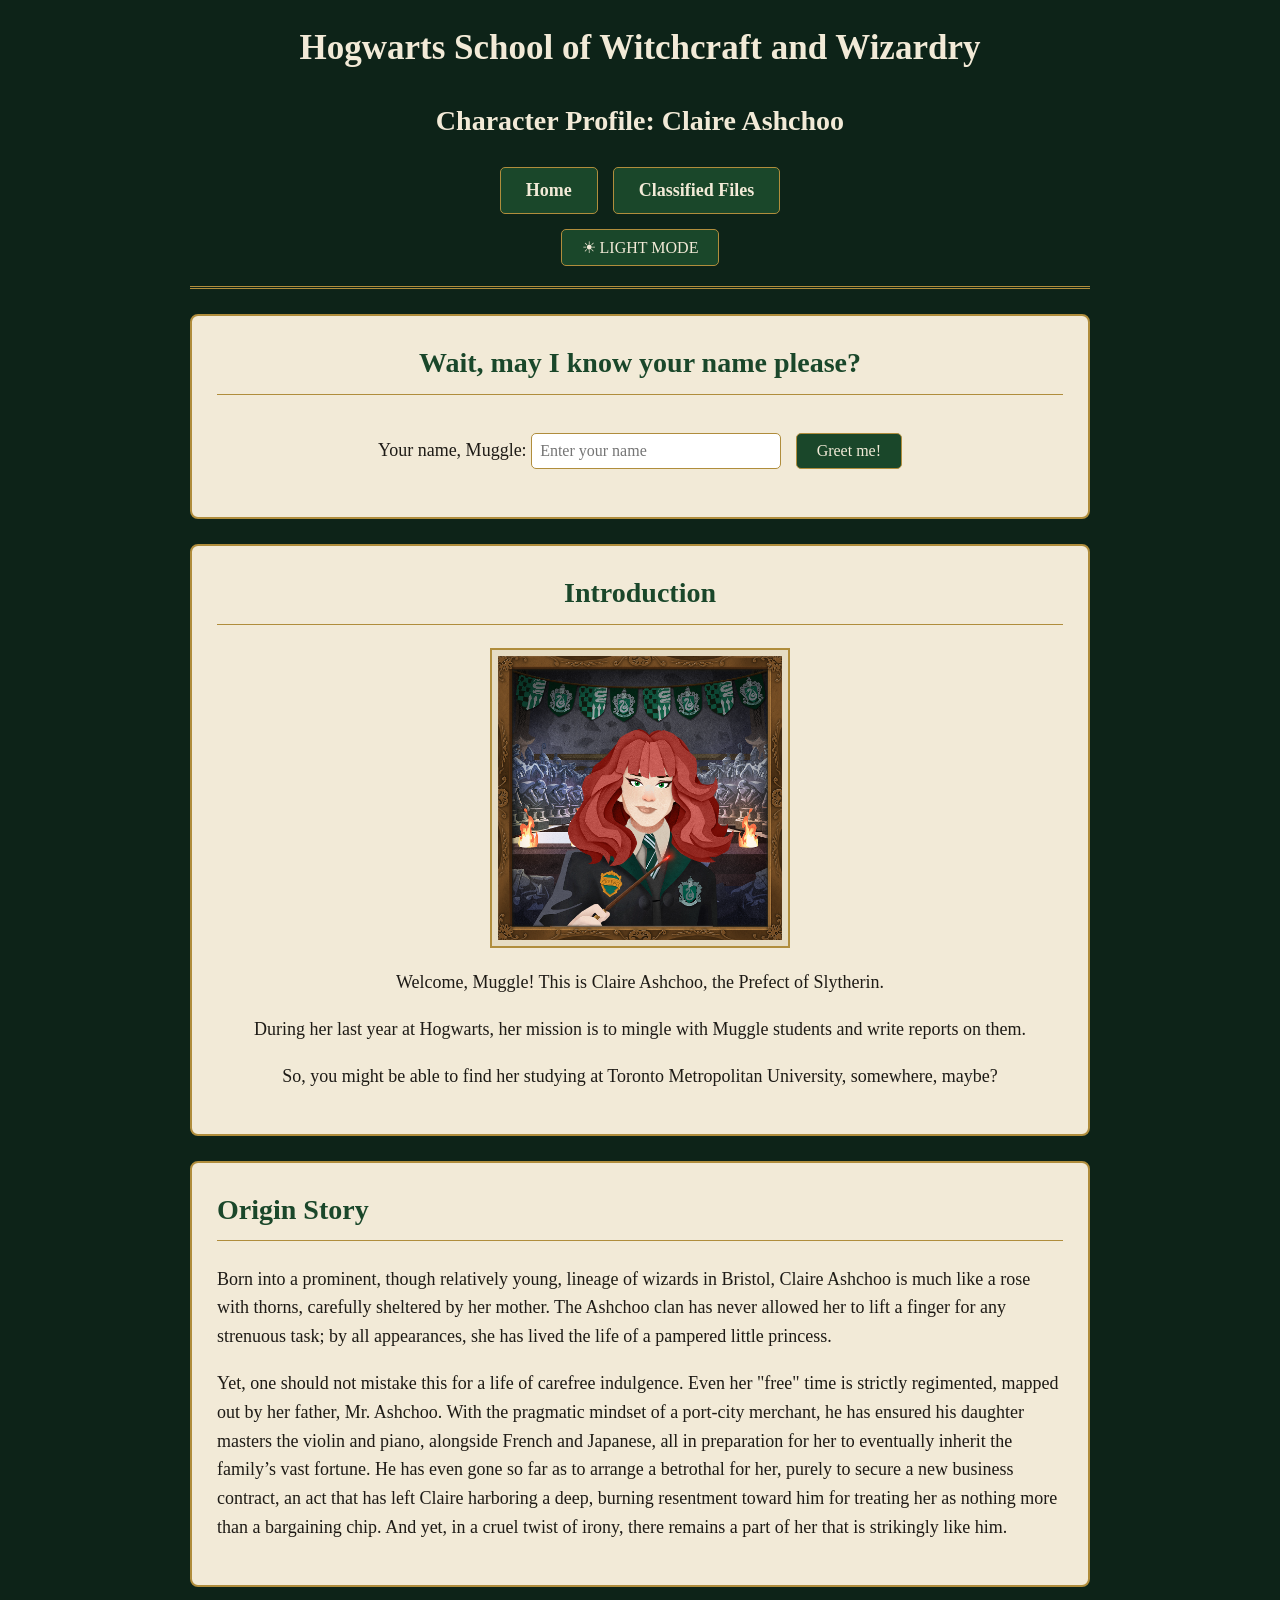
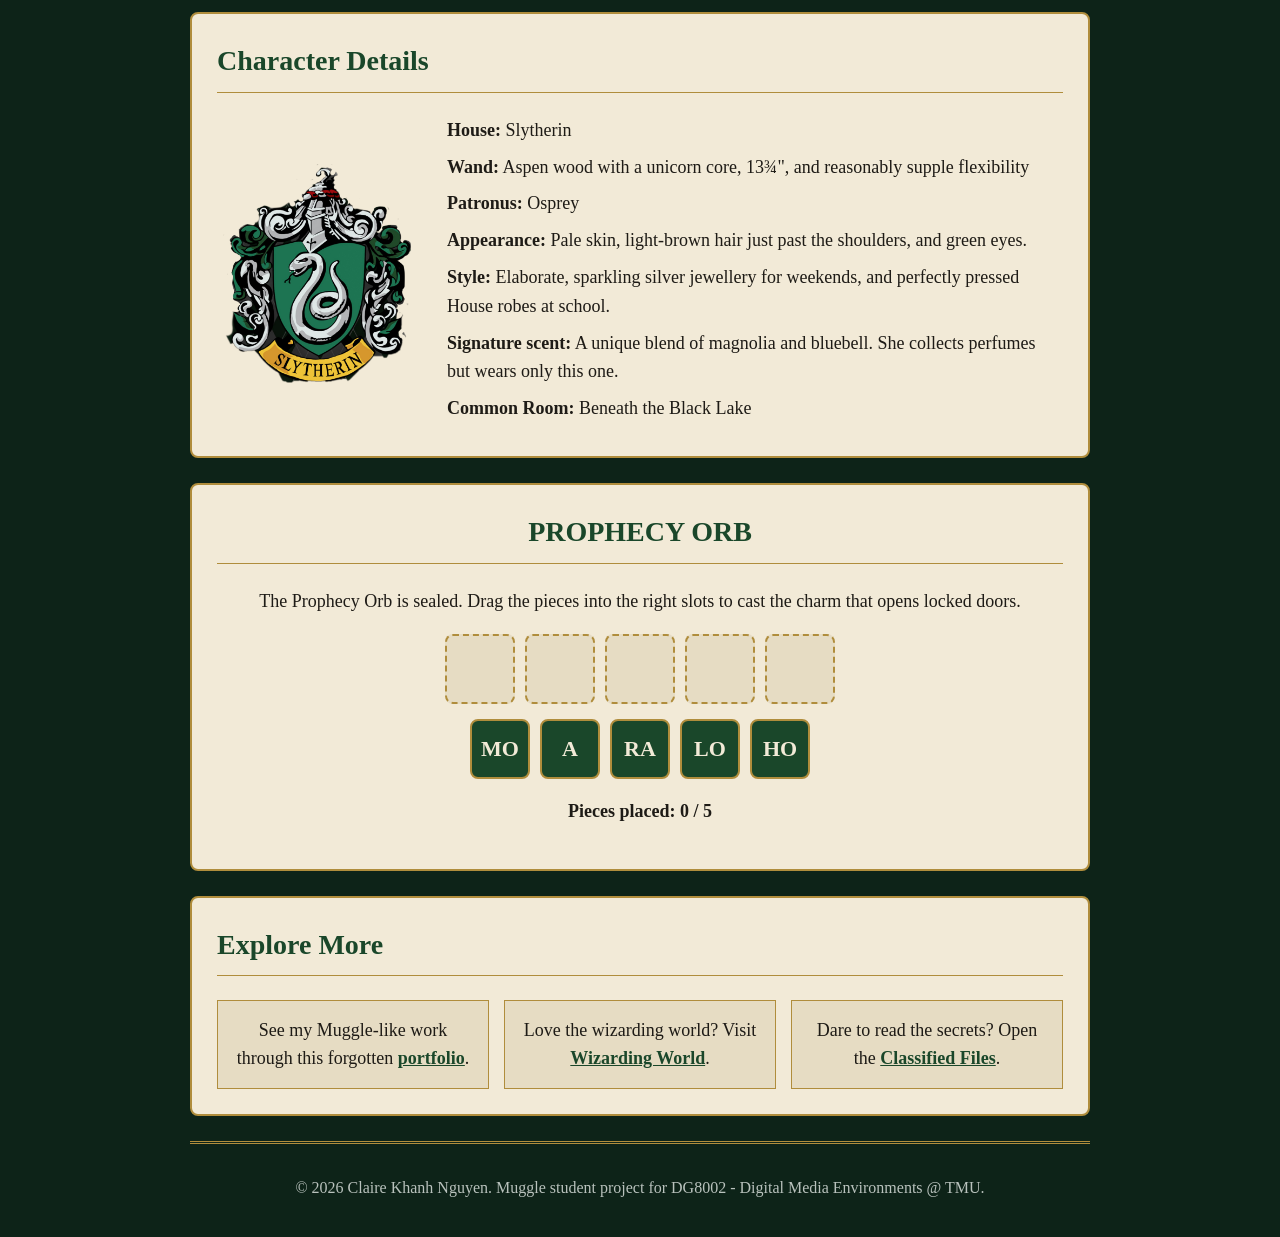
==== commit 66fa852a: "VER 2" ====
--- a/index.html
+++ b/index.html
@@ -8,6 +8,8 @@
   <link rel="stylesheet" href="style.css">
   <script src="script.js" defer></script>
 </head>
+
+<div id="wand"><div id="wand-tip"></div></div>
 
 <body>
   <header id="site-header">
@@ -61,19 +63,31 @@
       </div>
     </section>
 
-        <section class="panel" id="log-section">
-      <h2 class="section-title">Muggle Observation Log</h2>
-      <p>Claire's mission: file a report on every Muggle student she meets.</p>
-      <input type="text" id="report-input" placeholder="e.g. Drinks coffee at 3 a.m.">
-      <button id="report-button" class="action-button">Add Report</button>
-      <p id="report-message"></p>
-      <p id="report-count"></p>
-      <div id="report-list"></div>
+    <section class="panel" id="lock-section">
+      <h2 class="section-title">PROPHECY ORB</h2>
+      <p>The Prophecy Orb is sealed. Drag the pieces into the right slots to cast the charm that opens locked doors.</p>
+      <div class="lock-row">
+        <div class="slot" id="slot-1"></div>
+        <div class="slot" id="slot-2"></div>
+        <div class="slot" id="slot-3"></div>
+        <div class="slot" id="slot-4"></div>
+        <div class="slot" id="slot-5"></div>
+      </div>
+      <div class="lock-row">
+        <div class="piece" id="piece-mo" draggable="true">MO</div>
+        <div class="piece" id="piece-a" draggable="true">A</div>
+        <div class="piece" id="piece-ra" draggable="true">RA</div>
+        <div class="piece" id="piece-lo" draggable="true">LO</div>
+        <div class="piece" id="piece-ho" draggable="true">HO</div>
+      </div>
+      <p id="game-count">Pieces placed: 0 / 5</p>
+      <p id="game-message"></p>
     </section>
 
-    <section class="panel" id="fact-section">
-      <h2 class="section-title">PROPHETCY ORB</h2>
-      <button id="fact-button" class="action-button">Reveal a random fact</button>
+    <section class="panel hidden" id="fact-section">
+      <h2 class="section-title">PROPHECY ORB IS SHINING...</h2>
+      <p id="orb-message"></p>
+      <button id="fact-button" class="action-button">Reveal a fact</button>
       <p id="fact-display"></p>
     </section>
 
--- a/style.css
+++ b/style.css
@@ -322,58 +322,97 @@
   color: #3d4a3f;
 }
 
-#log-section {
-  text-align: center;
-}
-
-#report-message,
-#report-count {
+body,
+a,
+button,
+.piece {
+  cursor: none;
+}
+
+#lock-section {
+  text-align: center;
+}
+
+.lock-row {
+  display: flex;
+  justify-content: center;
+  flex-wrap: wrap;
+  gap: 10px;
+  margin: 15px 0;
+}
+
+.slot {
+  width: 70px;
+  height: 70px;
+  display: flex;
+  align-items: center;
+  justify-content: center;
+  background-color: #e6dcc3;
+  border: 2px dashed #b08d3c;
+  border-radius: 8px;
+}
+
+.piece {
+  width: 60px;
+  height: 60px;
+  display: flex;
+  align-items: center;
+  justify-content: center;
+  font-size: 22px;
+  font-weight: bold;
+  color: #f2ead7;
+  background-color: #1a472a;
+  border: 2px solid #b08d3c;
+  border-radius: 8px;
+}
+
+#game-count,
+#game-message {
   margin-bottom: 0;
   font-weight: bold;
 }
 
-.success-message {
-  color: #1a472a;
-}
-
-.error-message {
-  color: #9b1c1c;
-}
-
-.input-focus {
-  background-color: #fff8d6;
-}
-
-.report-card {
-  display: flex;
-  flex-wrap: wrap;
-  justify-content: space-between;
-  align-items: center;
-  gap: 10px;
-  margin-top: 12px;
-  padding: 10px 15px;
-  text-align: left;
-  background-color: #e6dcc3;
-  border: 1px solid #b08d3c;
-  border-left: 6px solid #b08d3c;
-  border-radius: 5px;
-}
-
-.report-card p {
-  margin: 0;
-}
-
-.report-card .action-button {
-  margin-top: 0;
-  padding: 5px 12px;
-}
-
-.report-card.completed {
-  background-color: #cfe0cf;
-  border-left-color: #1a472a;
-}
-
-.report-card.completed p {
-  text-decoration: line-through;
-  color: #4a5a3c;
+.shake {
+  animation: shake 0.4s;
+}
+
+@keyframes shake {
+  0% { transform: translateX(0); }
+  25% { transform: translateX(-8px); }
+  50% { transform: translateX(8px); }
+  75% { transform: translateX(-8px); }
+  100% { transform: translateX(0); }
+}
+
+#wand {
+  position: fixed;
+  top: -100px;
+  left: -100px;
+  width: 5px;
+  height: 45px;
+  background-color: #6b4a2b;
+  border-radius: 3px;
+  transform-origin: top center;
+  transform: rotate(-35deg);
+  pointer-events: none;
+}
+
+#wand-tip {
+  position: absolute;
+  top: -3px;
+  left: -1px;
+  width: 7px;
+  height: 7px;
+  background-color: #f2ead7;
+  border-radius: 50%;
+  transition: box-shadow 0.3s;
+}
+
+.glow {
+  background-color: #fff7a8;
+  box-shadow: 0 0 12px 6px #ffd84d;
+}
+
+.hidden {
+  display: none;
 }
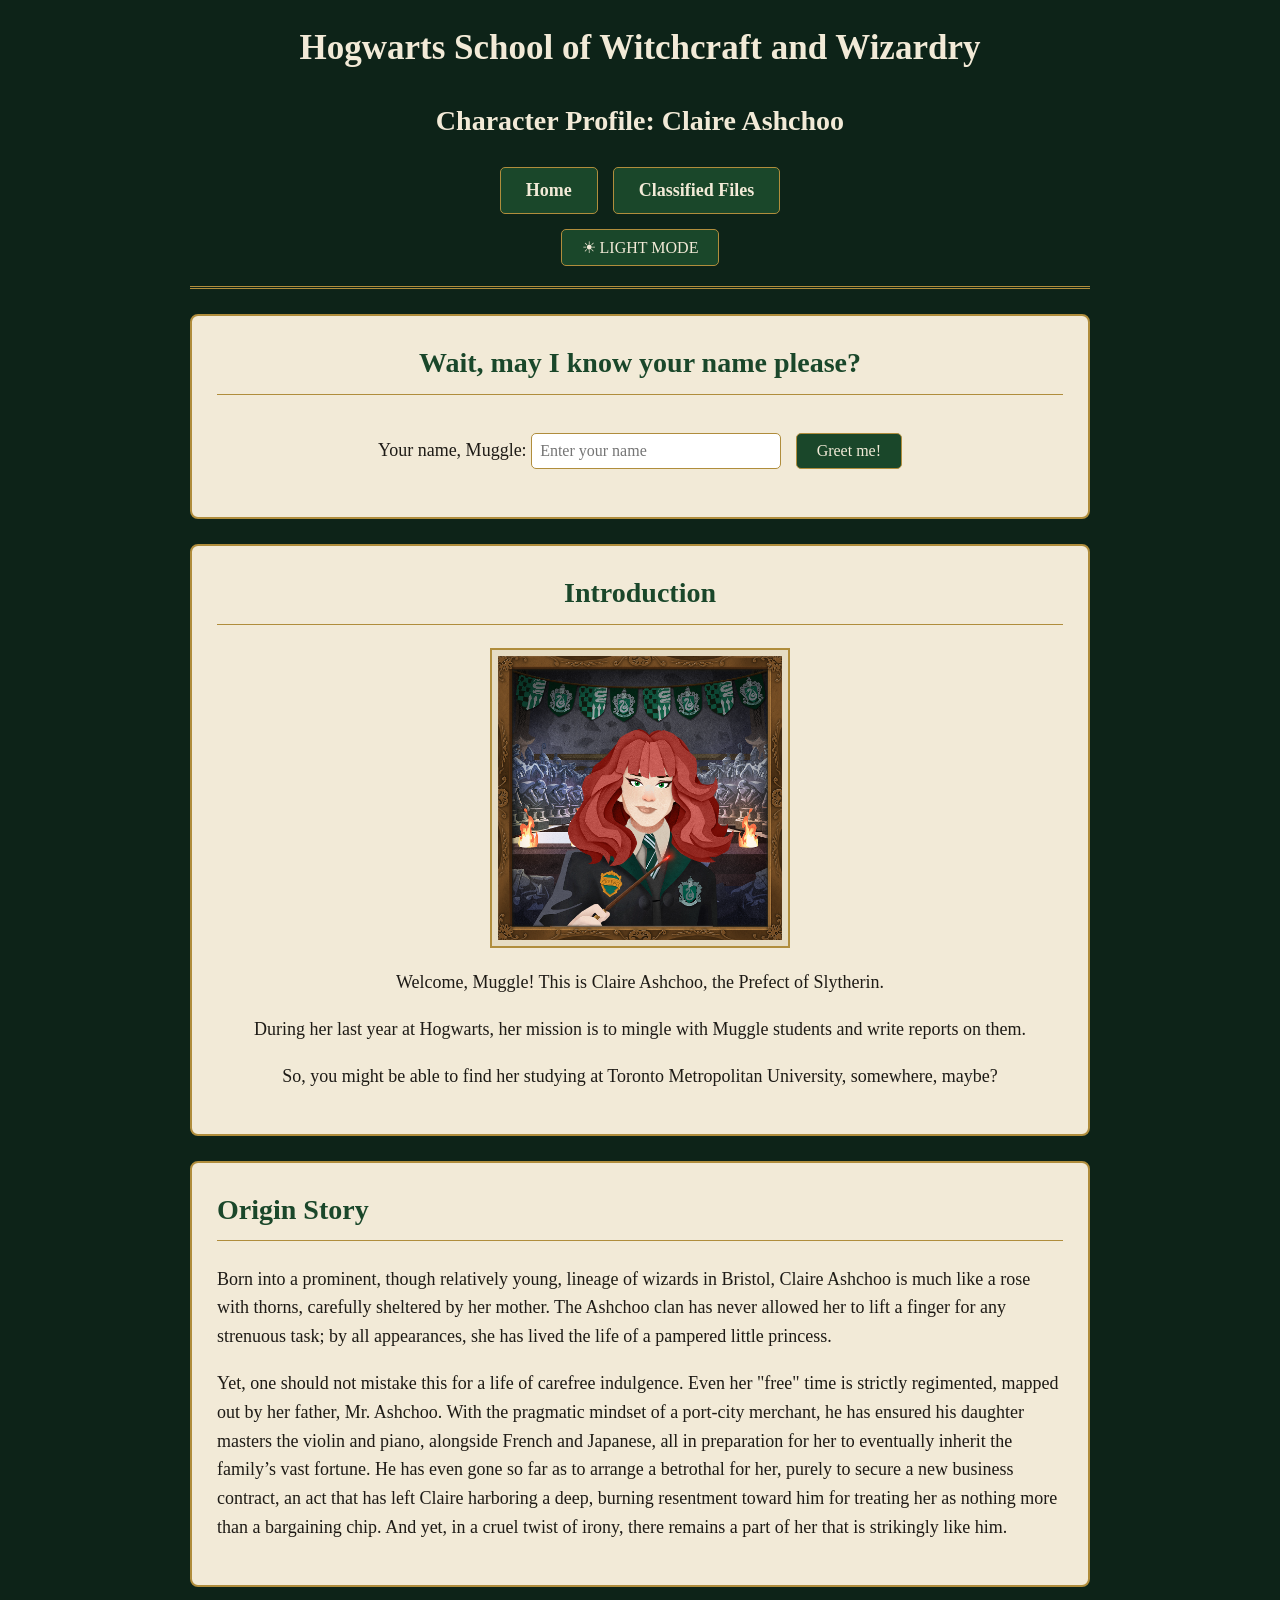
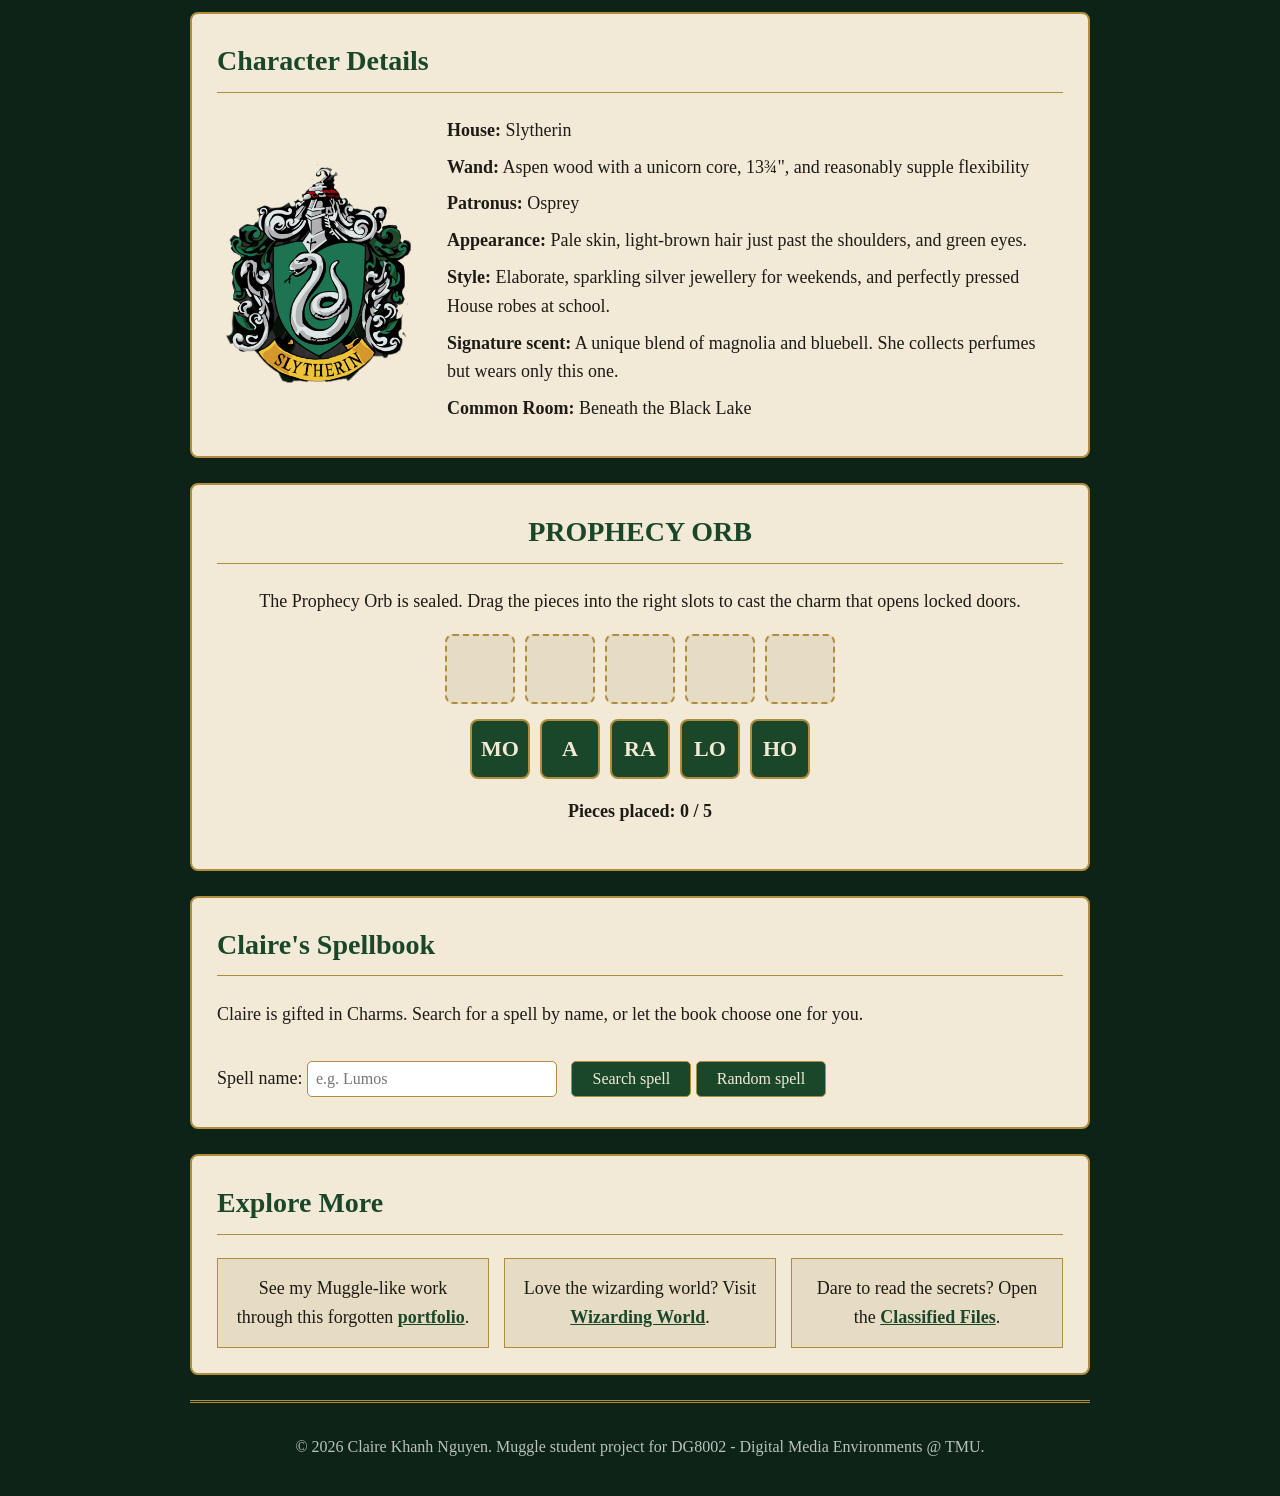
==== commit 568badf7: "Update index.html" ====
--- a/index.html
+++ b/index.html
@@ -87,8 +87,18 @@
     <section class="panel hidden" id="fact-section">
       <h2 class="section-title">PROPHECY ORB IS SHINING...</h2>
       <p id="orb-message"></p>
-      <button id="fact-button" class="action-button">Reveal a fact</button>
+      <button id="fact-button" class="action-button">REVEAL A FACT!</button>
       <p id="fact-display"></p>
+    </section>
+
+    <section class="panel" id="spell-section">
+      <h2 class="section-title">Claire's Spellbook</h2>
+      <p>Claire is gifted in Charms. Search for a spell by name, or let the book choose one for you.</p>
+      <label for="spell-input">Spell name:</label>
+      <input type="text" id="spell-input" placeholder="e.g. Lumos">
+      <button id="spell-search-button" class="action-button">Search spell</button>
+      <button id="spell-random-button" class="action-button">Random spell</button>
+      <div id="spell-result"></div>
     </section>
 
     <section class="panel">
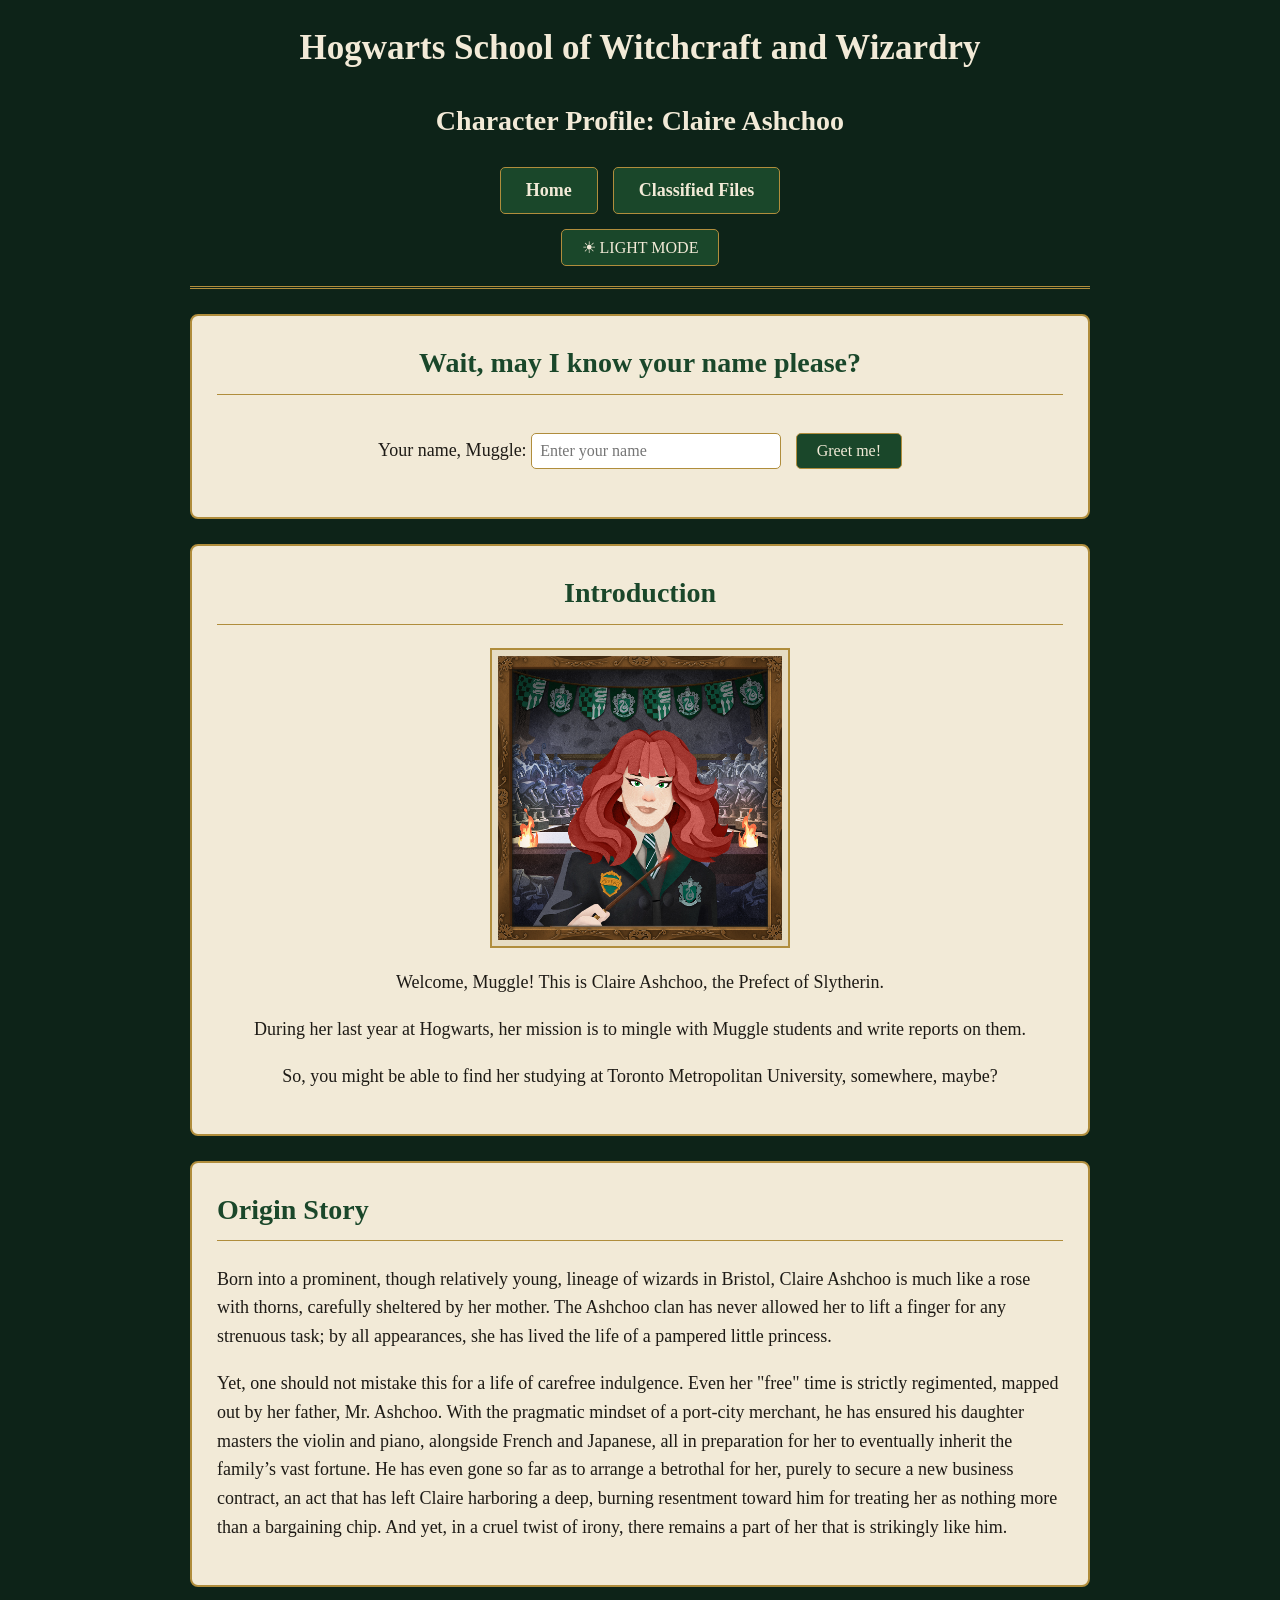
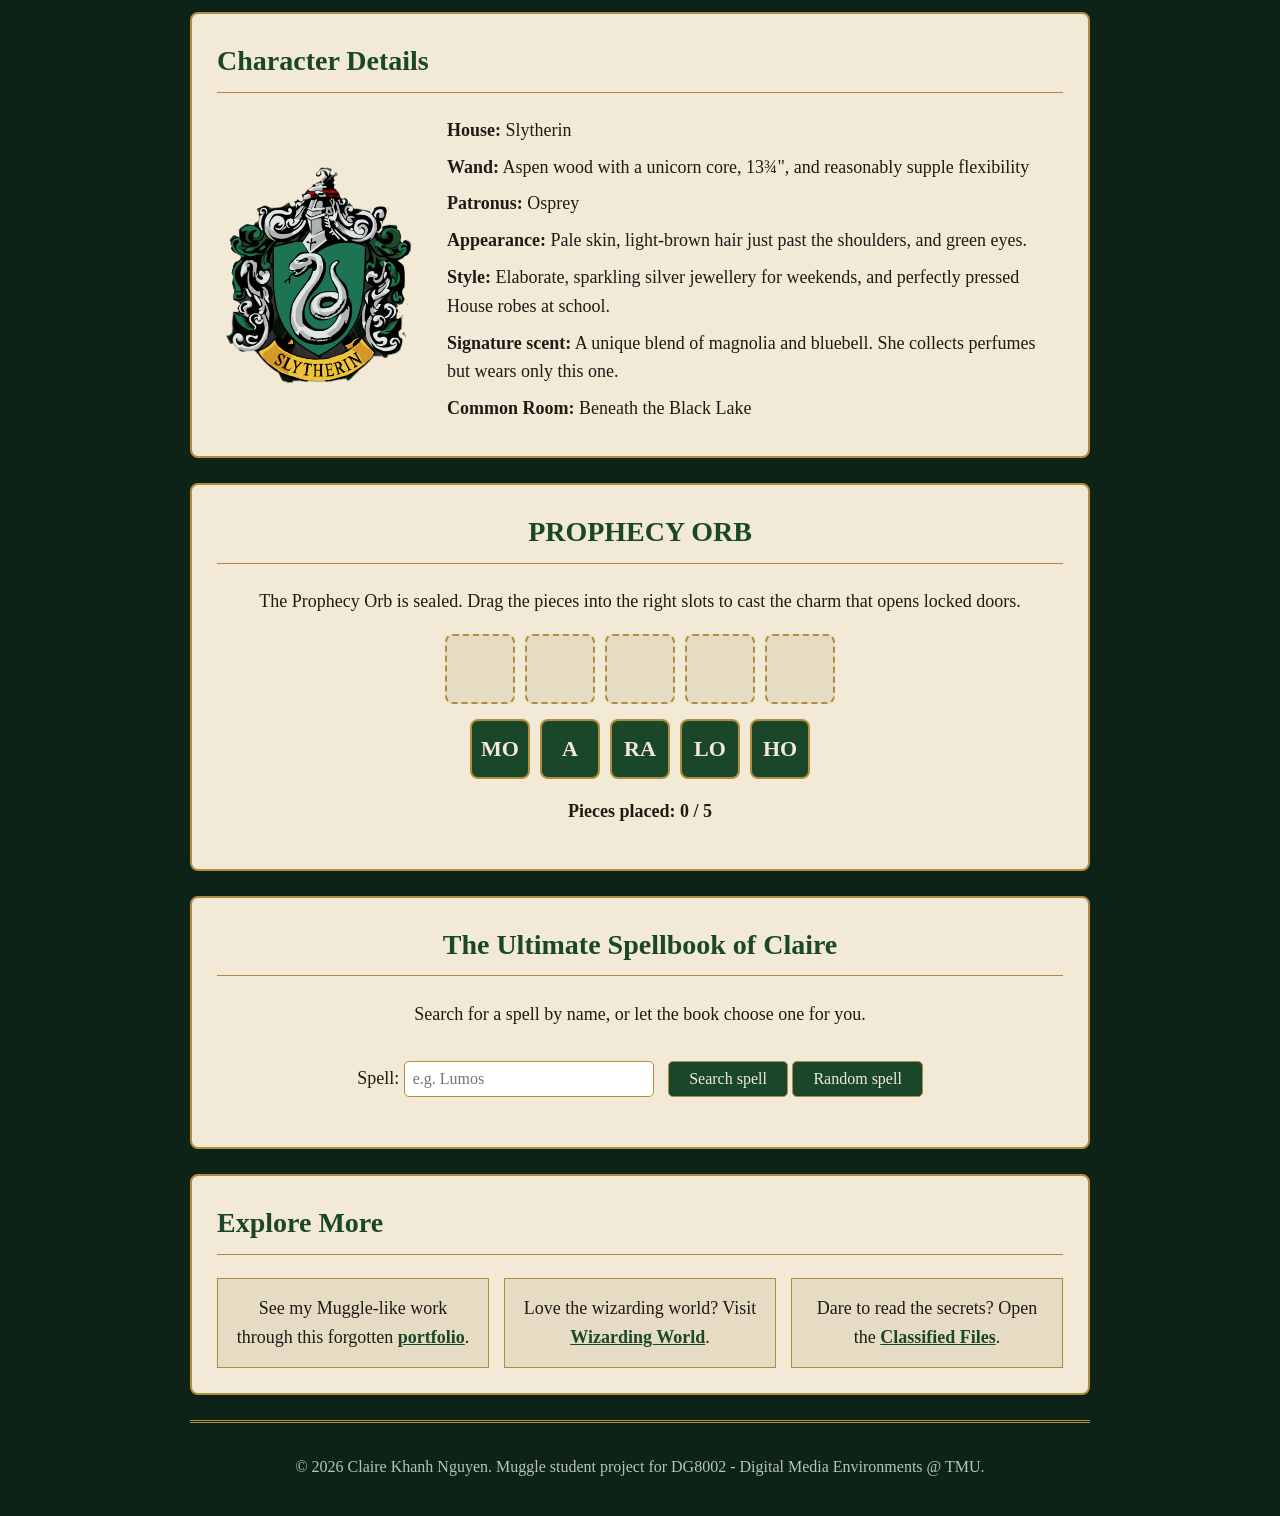
==== commit 0e7ff82d: "ACT 10" ====
--- a/index.html
+++ b/index.html
@@ -8,8 +8,6 @@
   <link rel="stylesheet" href="style.css">
   <script src="script.js" defer></script>
 </head>
-
-<div id="wand"><div id="wand-tip"></div></div>
 
 <body>
   <header id="site-header">
@@ -92,9 +90,9 @@
     </section>
 
     <section class="panel" id="spell-section">
-      <h2 class="section-title">Claire's Spellbook</h2>
-      <p>Claire is gifted in Charms. Search for a spell by name, or let the book choose one for you.</p>
-      <label for="spell-input">Spell name:</label>
+      <h2 class="section-title"> The Ultimate Spellbook of Claire </h2>
+      <p>Search for a spell by name, or let the book choose one for you.</p>
+      <label for="spell-input">Spell:</label>
       <input type="text" id="spell-input" placeholder="e.g. Lumos">
       <button id="spell-search-button" class="action-button">Search spell</button>
       <button id="spell-random-button" class="action-button">Random spell</button>
--- a/style.css
+++ b/style.css
@@ -322,13 +322,6 @@
   color: #3d4a3f;
 }
 
-body,
-a,
-button,
-.piece {
-  cursor: none;
-}
-
 #lock-section {
   text-align: center;
 }
@@ -364,6 +357,7 @@
   background-color: #1a472a;
   border: 2px solid #b08d3c;
   border-radius: 8px;
+  cursor: grab;
 }
 
 #game-count,
@@ -384,35 +378,43 @@
   100% { transform: translateX(0); }
 }
 
-#wand {
-  position: fixed;
-  top: -100px;
-  left: -100px;
-  width: 5px;
-  height: 45px;
-  background-color: #6b4a2b;
-  border-radius: 3px;
-  transform-origin: top center;
-  transform: rotate(-35deg);
-  pointer-events: none;
-}
-
-#wand-tip {
-  position: absolute;
-  top: -3px;
-  left: -1px;
-  width: 7px;
-  height: 7px;
-  background-color: #f2ead7;
-  border-radius: 50%;
-  transition: box-shadow 0.3s;
-}
-
-.glow {
-  background-color: #fff7a8;
-  box-shadow: 0 0 12px 6px #ffd84d;
-}
-
 .hidden {
   display: none;
+}
+
+/* Spellbook (API section) */
+#spell-section {
+  text-align: center;
+}
+
+#spell-result {
+  margin-top: 20px;
+}
+
+.spell-card {
+  max-width: 600px;
+  margin: 0 auto;
+  padding: 15px 20px;
+  text-align: center;
+  background-color: #e6dcc3;
+  border: 1px solid #b08d3c;
+  border-radius: 8px;
+}
+
+.spell-card h3 {
+  margin-top: 0;
+  color: #1a472a;
+}
+
+.spell-card img {
+  display: block;
+  margin: 0 auto 15px auto;
+  border: 2px solid #b08d3c;
+  border-radius: 8px;
+}
+
+.error-message,
+#greeting-message.error-message {
+  font-weight: bold;
+  color: #8b1e1e;
 }
